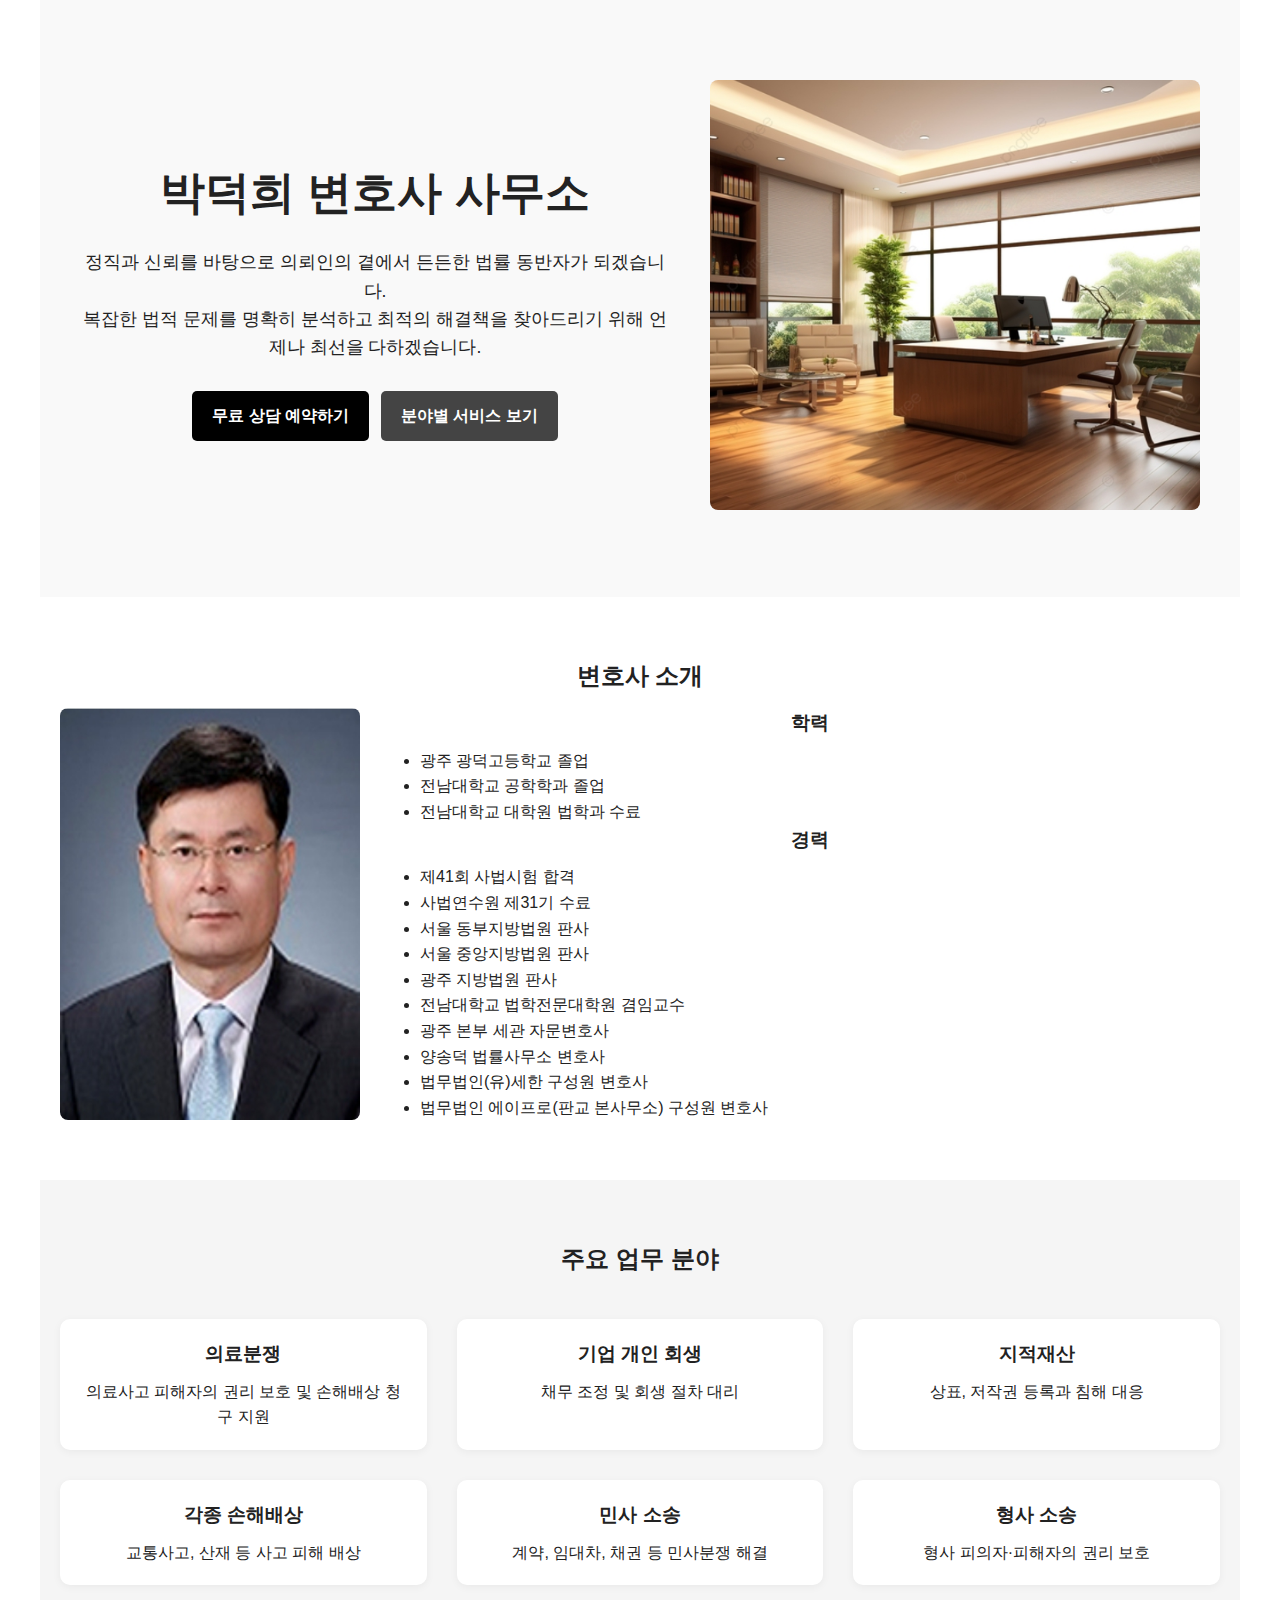
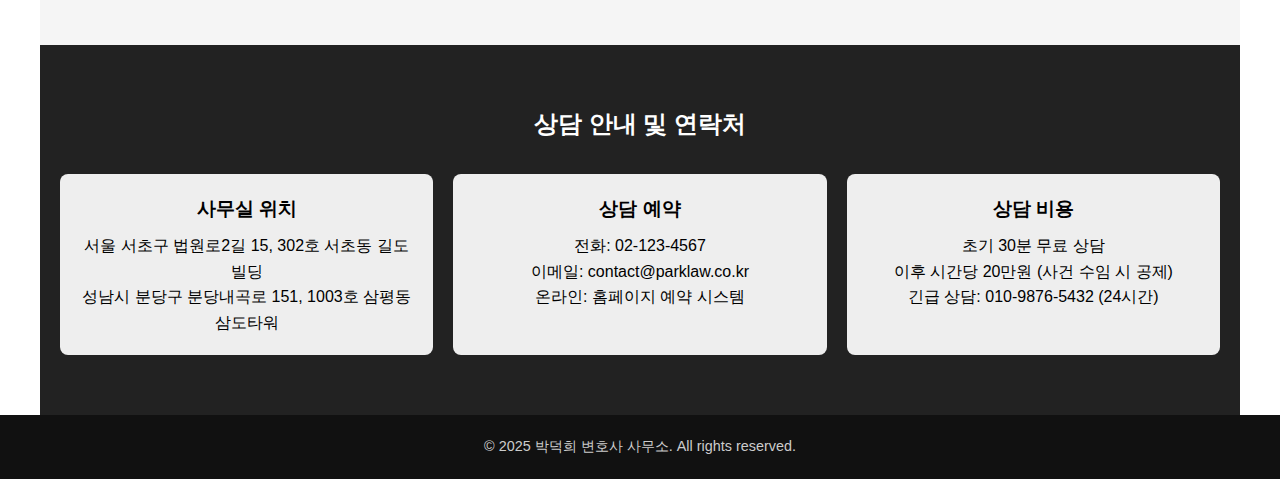
==== index.html @ 8f915de3 "다시 처음부터" ====
<!DOCTYPE html>
<html lang="ko">
<head>
  <meta charset="UTF-8">
  <meta name="viewport" content="width=device-width, initial-scale=1.0">
  <title>박덕희 변호사 사무소</title>
  <link rel="stylesheet" href="style.css">
</head>
<body>
  <header class="hero">
    <div class="hero-content">
      <h1>박덕희 변호사 사무소</h1>
      <p>정직과 신뢰를 바탕으로 의뢰인의 곁에서 든든한 법률 동반자가 되겠습니다.<br>
        복잡한 법적 문제를 명확히 분석하고 최적의 해결책을 찾아드리기 위해 언제나 최선을 다하겠습니다.
      </p>
      <div class="buttons">
        <a href="reserve.html" class="btn primary">무료 상담 예약하기</a>
        <a href="services.html" class="btn">분야별 서비스 보기</a>
      </div>
    </div>
    <div class="hero-image">
      <img src="img/office.jpg" alt="사무실 전경">
    </div>
  </header>

  <section class="intro">
    <h2>변호사 소개</h2>
    <div class="intro-content">
      <img src="img/박덕희.png" alt="박덕희 변호사 사진">
      <div class="bio">
        <h3>학력</h3>
        <ul>
          <li>광주 광덕고등학교 졸업</li>
          <li>전남대학교 공학학과 졸업</li>
          <li>전남대학교 대학원 법학과 수료</li>
        </ul>
        <h3>경력</h3>
        <ul>
          <li>제41회 사법시험 합격</li>
          <li>사법연수원 제31기 수료</li>
          <li>서울 동부지방법원 판사</li>
          <li>서울 중앙지방법원 판사</li>
          <li>광주 지방법원 판사</li>
          <li>전남대학교 법학전문대학원 겸임교수</li>
          <li>광주 본부 세관 자문변호사</li>
          <li>양송덕 법률사무소 변호사</li>
          <li>법무법인(유)세한 구성원 변호사</li>
          <li>법무법인 에이프로(판교 본사무소) 구성원 변호사</li>
        </ul>
      </div>
    </div>
  </section>

  <section class="services">
    <h2>주요 업무 분야</h2>
    <div class="service-list">
      <div class="service">
        <h3>의료분쟁</h3>
        <p>의료사고 피해자의 권리 보호 및 손해배상 청구 지원</p>
      </div>
      <div class="service">
        <h3>기업 개인 회생</h3>
        <p>채무 조정 및 회생 절차 대리</p>
      </div>
      <div class="service">
        <h3>지적재산</h3>
        <p>상표, 저작권 등록과 침해 대응</p>
      </div>
      <div class="service">
        <h3>각종 손해배상</h3>
        <p>교통사고, 산재 등 사고 피해 배상</p>
      </div>
      <div class="service">
        <h3>민사 소송</h3>
        <p>계약, 임대차, 채권 등 민사분쟁 해결</p>
      </div>
      <div class="service">
        <h3>형사 소송</h3>
        <p>형사 피의자·피해자의 권리 보호</p>
      </div>
    </div>
  </section>

  <section class="contact">
    <h2>상담 안내 및 연락처</h2>
    <div class="contact-boxes">
      <div class="contact-box">
        <h3>사무실 위치</h3>
        <p>서울 서초구 법원로2길 15, 302호 서초동 길도빌딩<br>성남시 분당구 분당내곡로 151, 1003호 삼평동 삼도타워</p>
      </div>
      <div class="contact-box">
        <h3>상담 예약</h3>
        <p>전화: 02-123-4567<br>이메일: contact@parklaw.co.kr<br>온라인: 홈페이지 예약 시스템</p>
      </div>
      <div class="contact-box">
        <h3>상담 비용</h3>
        <p>초기 30분 무료 상담<br>이후 시간당 20만원 (사건 수임 시 공제)<br>긴급 상담: 010-9876-5432 (24시간)</p>
      </div>
    </div>
  </section>

  <footer>
    <p>&copy; 2025 박덕희 변호사 사무소. All rights reserved.</p>
  </footer>
</body>
</html>
---- style.css ----
* {
  margin: 0;
  padding: 0;
  box-sizing: border-box;
}

body {
  font-family: 'Noto Sans KR', sans-serif;
  line-height: 1.6;
  color: #222;
  background-color: #fff;
}

h1, h2, h3 {
  font-weight: 700;
  margin-bottom: 0.5em;
  text-align: center;
}

a {
  text-decoration: none;
  color: inherit;
}

section {
  padding: 60px 20px;
  max-width: 1200px;
  margin: 0 auto;
}

img {
  max-width: 100%;
  height: auto;
  border-radius: 8px;
}

.hero {
  display: flex;
  flex-wrap: wrap;
  align-items: center;
  justify-content: center;
  background-color: #f9f9f9;
  padding: 60px 20px;
  max-width: 1200px;
  margin: 0 auto;
  text-align: center;
}

.hero-content {
  flex: 1 1 500px;
  padding: 20px;
}

.hero-content h1 {
  font-size: 2.8rem;
  margin-bottom: 20px;
}

.hero-content p {
  font-size: 1.1rem;
  margin-bottom: 30px;
}

.hero-image {
  flex: 1 1 400px;
  text-align: center;
  padding: 20px;
}

.buttons {
  display: flex;
  flex-wrap: wrap;
  gap: 12px;
  justify-content: center;
}

.btn {
  display: inline-block;
  padding: 12px 20px;
  font-weight: bold;
  border-radius: 5px;
  border: none;
  background-color: #444;
  color: #fff;
  transition: background-color 0.3s ease;
}

.btn.primary {
  background-color: #000;
}

.btn:hover {
  background-color: #777;
}

.intro-content {
  display: flex;
  flex-wrap: wrap;
  gap: 40px;
  align-items: flex-start;
  justify-content: center;
  text-align: left;
}

.intro-content img {
  flex: 1 1 300px;
  max-width: 300px;
}

.bio {
  flex: 2 1 500px;
}

.bio ul {
  margin-top: 10px;
  padding-left: 20px;
  list-style-type: disc;
}

.services {
  background-color: #f5f5f5;
  text-align: center;
}

.service-list {
  display: flex;
  flex-wrap: wrap;
  justify-content: center;
  gap: 30px;
  margin-top: 40px;
}

.service {
  flex: 1 1 300px;
  background-color: #fff;
  padding: 20px;
  border-radius: 10px;
  box-shadow: 0 2px 8px rgba(0, 0, 0, 0.05);
}

.service h3 {
  margin-bottom: 10px;
}

.contact {
  background-color: #222;
  color: #fff;
  text-align: center;
}

.contact-boxes {
  display: flex;
  flex-wrap: wrap;
  gap: 20px;
  justify-content: center;
  margin-top: 30px;
}

.contact-box {
  flex: 1 1 300px;
  background-color: #eee;
  color: #000;
  padding: 20px;
  border-radius: 8px;
}

footer {
  text-align: center;
  padding: 20px;
  background-color: #111;
  color: #ccc;
  font-size: 0.9rem;
}

/* 반응형 */
@media (max-width: 768px) {
  .hero {
    flex-direction: column;
  }

  .hero-content,
  .hero-image {
    padding: 0;
  }

  .intro-content {
    flex-direction: column;
    align-items: center;
    text-align: center;
  }

  .bio {
    text-align: left;
  }

  .buttons {
    flex-direction: column;
    gap: 10px;
    align-items: center;
  }

  .btn {
    width: 90%;
    max-width: 300px;
  }
}
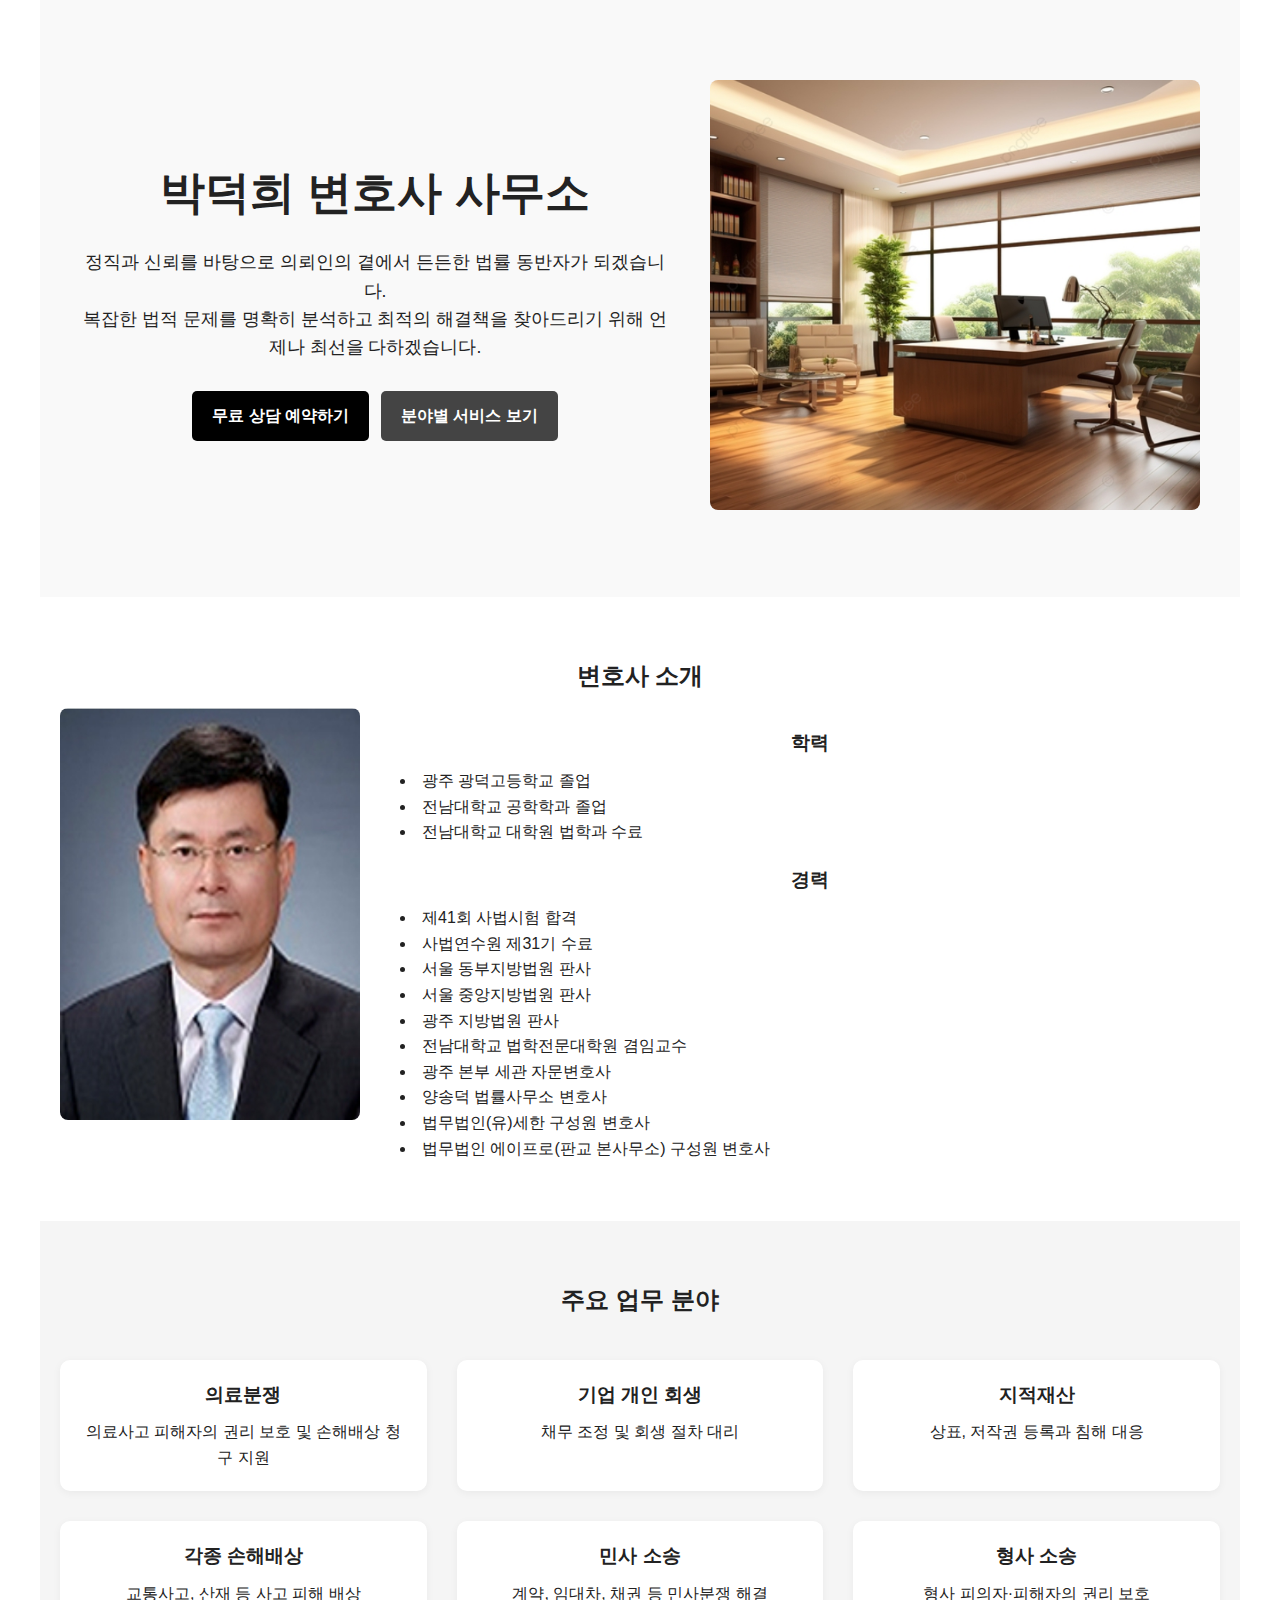
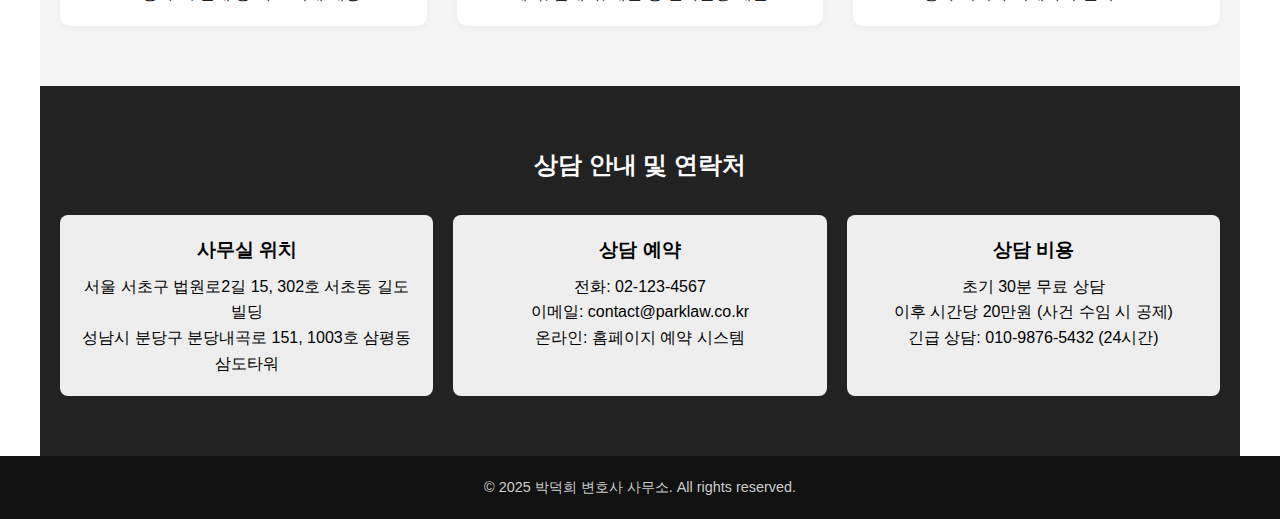
==== commit 546d7deb: "글자정렬등 오전것 전부 업데이트" ====
--- a/index.html
+++ b/index.html
@@ -1,10 +1,29 @@
 <!DOCTYPE html>
 <html lang="ko">
 <head>
-  <meta charset="UTF-8">
-  <meta name="viewport" content="width=device-width, initial-scale=1.0">
+  <meta charset="UTF-8" />
+  <meta name="viewport" content="width=device-width, initial-scale=1.0"/>
   <title>박덕희 변호사 사무소</title>
-  <link rel="stylesheet" href="style.css">
+
+  <!-- ✅ SEO 메타태그 -->
+  <meta name="description" content="박덕희 변호사 사무소 - 민사, 형사, 의료, 기업회생 전문 법률 서비스">
+  <meta name="keywords" content="변호사, 법률상담, 의료분쟁, 손해배상, 민사소송, 형사소송">
+  <meta name="author" content="박덕희 변호사">
+  <meta name="robots" content="index, follow">
+
+  <!-- ✅ favicon -->
+  <link rel="icon" href="favicon.ico" type="image/x-icon" />
+
+  <!-- ✅ Google Analytics (예시 코드) -->
+  <script async src="https://www.googletagmanager.com/gtag/js?id=G-76C4J8VFQM"></script>
+  <script>
+    window.dataLayer = window.dataLayer || [];
+    function gtag(){dataLayer.push(arguments);}
+    gtag('js', new Date());
+    gtag('config', 'G-76C4J8VFQM');
+  </script>
+
+  <link rel="stylesheet" href="style.css" />
 </head>
 <body>
   <header class="hero">
--- a/style.css
+++ b/style.css
@@ -100,7 +100,7 @@
   gap: 40px;
   align-items: flex-start;
   justify-content: center;
-  text-align: left;
+  text-align: center;
 }
 
 .intro-content img {
@@ -110,12 +110,20 @@
 
 .bio {
   flex: 2 1 500px;
+  text-align: center;
+}
+
+.bio h3 {
+  margin-top: 20px;
+  font-size: 1.2rem;
+  font-weight: bold;
+  text-align: center;
 }
 
 .bio ul {
-  margin-top: 10px;
-  padding-left: 20px;
-  list-style-type: disc;
+  padding-left: 0;
+  list-style-position: inside;
+  text-align: left;
 }
 
 .services {
@@ -191,6 +199,10 @@
   }
 
   .bio {
+    text-align: center;
+  }
+
+  .bio ul {
     text-align: left;
   }
 
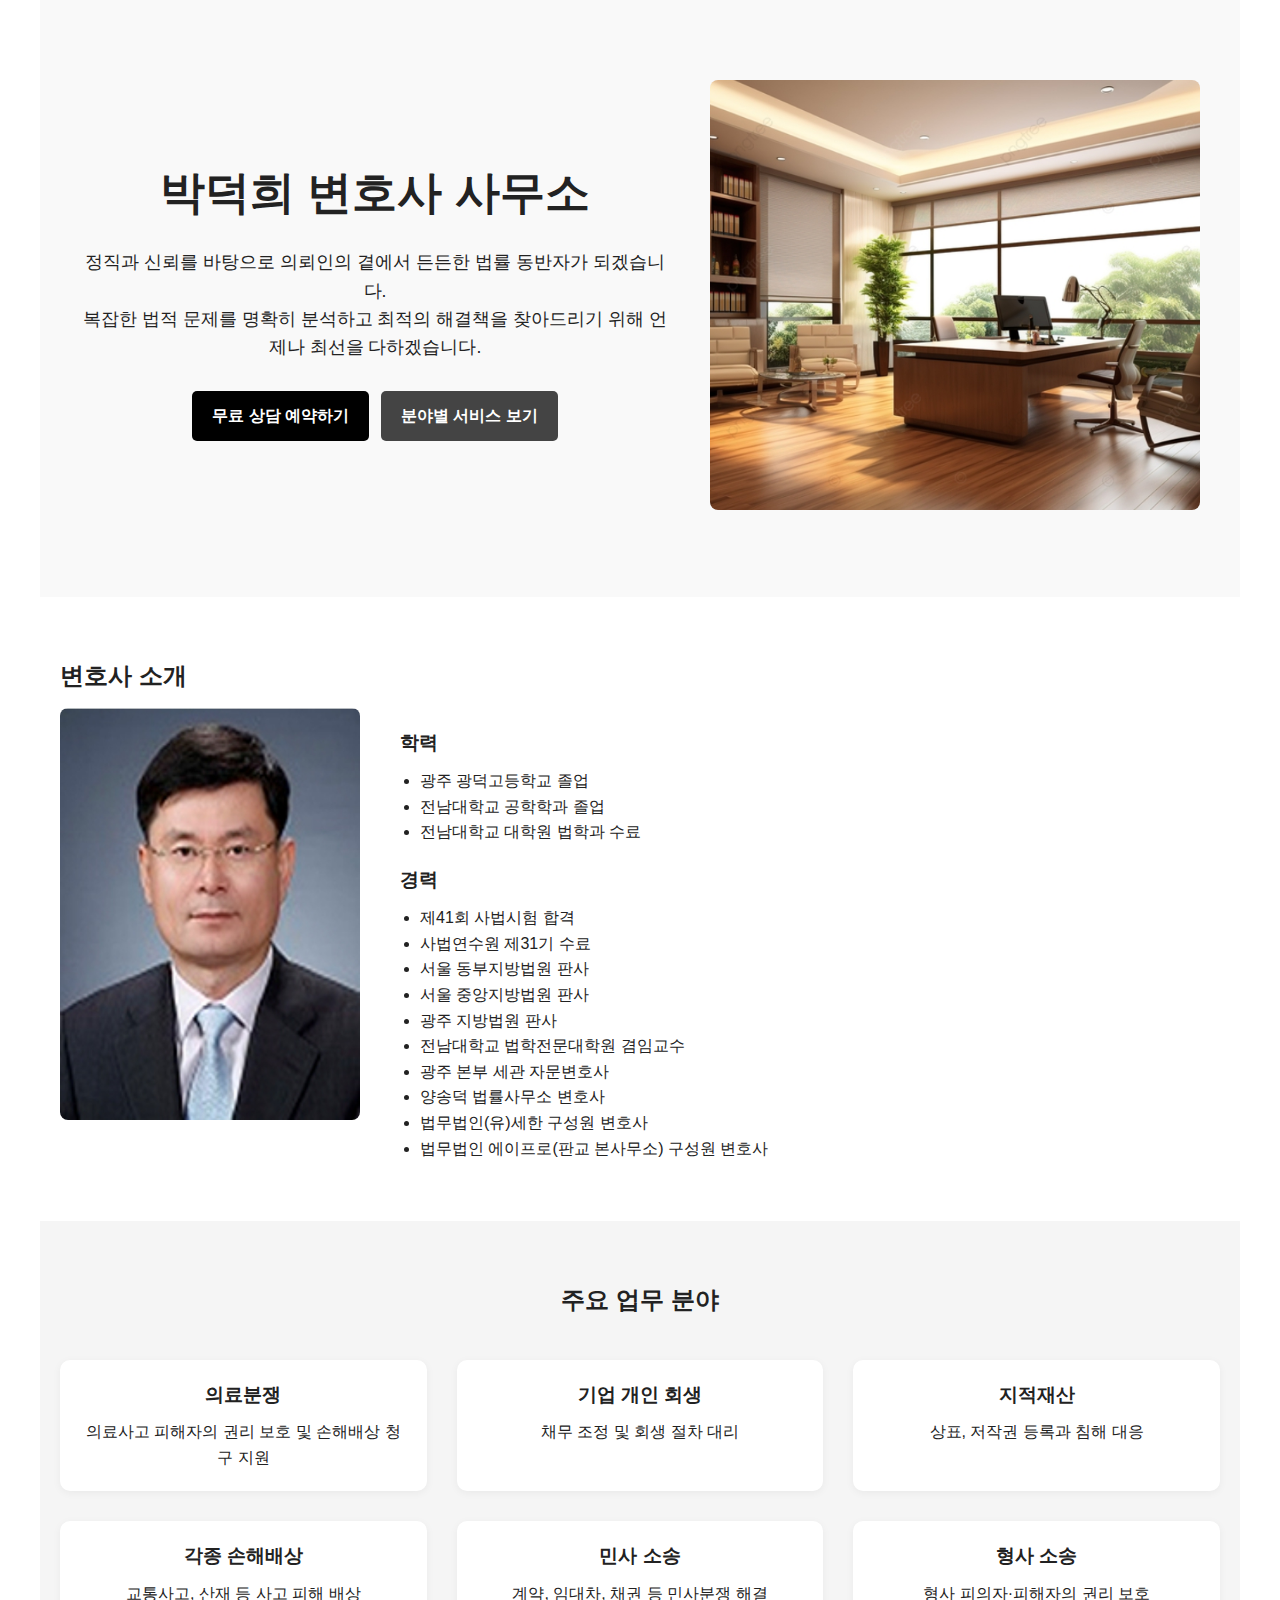
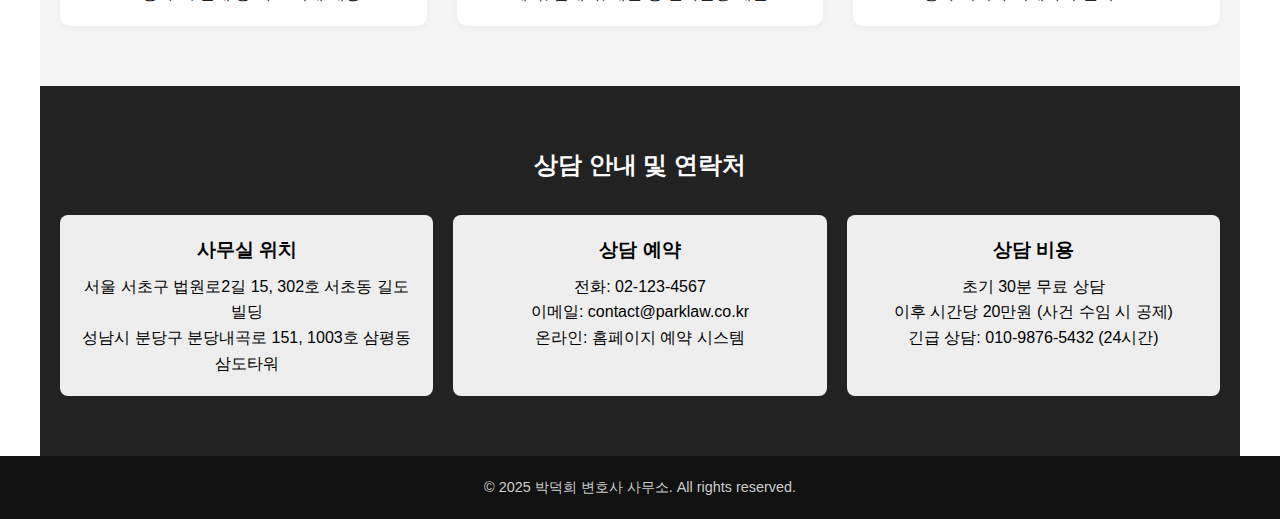
==== commit d338de05: "글자를 사진과 상단 정렬" ====
--- a/index.html
+++ b/index.html
@@ -1,125 +1,118 @@
 <!DOCTYPE html>
+
 <html lang="ko">
 <head>
-  <meta charset="UTF-8" />
-  <meta name="viewport" content="width=device-width, initial-scale=1.0"/>
-  <title>박덕희 변호사 사무소</title>
-
-  <!-- ✅ SEO 메타태그 -->
-  <meta name="description" content="박덕희 변호사 사무소 - 민사, 형사, 의료, 기업회생 전문 법률 서비스">
-  <meta name="keywords" content="변호사, 법률상담, 의료분쟁, 손해배상, 민사소송, 형사소송">
-  <meta name="author" content="박덕희 변호사">
-  <meta name="robots" content="index, follow">
-
-  <!-- ✅ favicon -->
-  <link rel="icon" href="favicon.ico" type="image/x-icon" />
-
-  <!-- ✅ Google Analytics (예시 코드) -->
-  <script async src="https://www.googletagmanager.com/gtag/js?id=G-76C4J8VFQM"></script>
-  <script>
+<meta charset="utf-8"/>
+<meta content="width=device-width, initial-scale=1.0" name="viewport"/>
+<title>박덕희 변호사 사무소</title>
+<!-- ✅ SEO 메타태그 -->
+<meta content="박덕희 변호사 사무소 - 민사, 형사, 의료, 기업회생 전문 법률 서비스" name="description"/>
+<meta content="변호사, 법률상담, 의료분쟁, 손해배상, 민사소송, 형사소송" name="keywords"/>
+<meta content="박덕희 변호사" name="author"/>
+<meta content="index, follow" name="robots"/>
+<!-- ✅ favicon -->
+<link href="favicon.ico" rel="icon" type="image/x-icon"/>
+<!-- ✅ Google Analytics (예시 코드) -->
+<script async="" src="https://www.googletagmanager.com/gtag/js?id=G-76C4J8VFQM"></script>
+<script>
     window.dataLayer = window.dataLayer || [];
     function gtag(){dataLayer.push(arguments);}
     gtag('js', new Date());
     gtag('config', 'G-76C4J8VFQM');
   </script>
-
-  <link rel="stylesheet" href="style.css" />
+<link href="style.css" rel="stylesheet"/>
 </head>
 <body>
-  <header class="hero">
-    <div class="hero-content">
-      <h1>박덕희 변호사 사무소</h1>
-      <p>정직과 신뢰를 바탕으로 의뢰인의 곁에서 든든한 법률 동반자가 되겠습니다.<br>
+<header class="hero">
+<div class="hero-content">
+<h1>박덕희 변호사 사무소</h1>
+<p>정직과 신뢰를 바탕으로 의뢰인의 곁에서 든든한 법률 동반자가 되겠습니다.<br/>
         복잡한 법적 문제를 명확히 분석하고 최적의 해결책을 찾아드리기 위해 언제나 최선을 다하겠습니다.
       </p>
-      <div class="buttons">
-        <a href="reserve.html" class="btn primary">무료 상담 예약하기</a>
-        <a href="services.html" class="btn">분야별 서비스 보기</a>
-      </div>
-    </div>
-    <div class="hero-image">
-      <img src="img/office.jpg" alt="사무실 전경">
-    </div>
-  </header>
-
-  <section class="intro">
-    <h2>변호사 소개</h2>
-    <div class="intro-content">
-      <img src="img/박덕희.png" alt="박덕희 변호사 사진">
-      <div class="bio">
-        <h3>학력</h3>
-        <ul>
-          <li>광주 광덕고등학교 졸업</li>
-          <li>전남대학교 공학학과 졸업</li>
-          <li>전남대학교 대학원 법학과 수료</li>
-        </ul>
-        <h3>경력</h3>
-        <ul>
-          <li>제41회 사법시험 합격</li>
-          <li>사법연수원 제31기 수료</li>
-          <li>서울 동부지방법원 판사</li>
-          <li>서울 중앙지방법원 판사</li>
-          <li>광주 지방법원 판사</li>
-          <li>전남대학교 법학전문대학원 겸임교수</li>
-          <li>광주 본부 세관 자문변호사</li>
-          <li>양송덕 법률사무소 변호사</li>
-          <li>법무법인(유)세한 구성원 변호사</li>
-          <li>법무법인 에이프로(판교 본사무소) 구성원 변호사</li>
-        </ul>
-      </div>
-    </div>
-  </section>
-
-  <section class="services">
-    <h2>주요 업무 분야</h2>
-    <div class="service-list">
-      <div class="service">
-        <h3>의료분쟁</h3>
-        <p>의료사고 피해자의 권리 보호 및 손해배상 청구 지원</p>
-      </div>
-      <div class="service">
-        <h3>기업 개인 회생</h3>
-        <p>채무 조정 및 회생 절차 대리</p>
-      </div>
-      <div class="service">
-        <h3>지적재산</h3>
-        <p>상표, 저작권 등록과 침해 대응</p>
-      </div>
-      <div class="service">
-        <h3>각종 손해배상</h3>
-        <p>교통사고, 산재 등 사고 피해 배상</p>
-      </div>
-      <div class="service">
-        <h3>민사 소송</h3>
-        <p>계약, 임대차, 채권 등 민사분쟁 해결</p>
-      </div>
-      <div class="service">
-        <h3>형사 소송</h3>
-        <p>형사 피의자·피해자의 권리 보호</p>
-      </div>
-    </div>
-  </section>
-
-  <section class="contact">
-    <h2>상담 안내 및 연락처</h2>
-    <div class="contact-boxes">
-      <div class="contact-box">
-        <h3>사무실 위치</h3>
-        <p>서울 서초구 법원로2길 15, 302호 서초동 길도빌딩<br>성남시 분당구 분당내곡로 151, 1003호 삼평동 삼도타워</p>
-      </div>
-      <div class="contact-box">
-        <h3>상담 예약</h3>
-        <p>전화: 02-123-4567<br>이메일: contact@parklaw.co.kr<br>온라인: 홈페이지 예약 시스템</p>
-      </div>
-      <div class="contact-box">
-        <h3>상담 비용</h3>
-        <p>초기 30분 무료 상담<br>이후 시간당 20만원 (사건 수임 시 공제)<br>긴급 상담: 010-9876-5432 (24시간)</p>
-      </div>
-    </div>
-  </section>
-
-  <footer>
-    <p>&copy; 2025 박덕희 변호사 사무소. All rights reserved.</p>
-  </footer>
+<div class="buttons">
+<a class="btn primary" href="reserve.html">무료 상담 예약하기</a>
+<a class="btn" href="services.html">분야별 서비스 보기</a>
+</div>
+</div>
+<div class="hero-image">
+<img alt="사무실 전경" src="img/office.jpg"/>
+</div>
+</header>
+<section class="intro">
+<h2>변호사 소개</h2>
+<div class="intro-content" style="display: flex; align-items: flex-start; gap: 40px;">
+<img alt="박덕희 변호사 사진" src="img/박덕희.png"/>
+<div class="bio" style="margin: 0; padding: 0;">
+<h3>학력</h3>
+<ul>
+<li>광주 광덕고등학교 졸업</li>
+<li>전남대학교 공학학과 졸업</li>
+<li>전남대학교 대학원 법학과 수료</li>
+</ul>
+<h3>경력</h3>
+<ul>
+<li>제41회 사법시험 합격</li>
+<li>사법연수원 제31기 수료</li>
+<li>서울 동부지방법원 판사</li>
+<li>서울 중앙지방법원 판사</li>
+<li>광주 지방법원 판사</li>
+<li>전남대학교 법학전문대학원 겸임교수</li>
+<li>광주 본부 세관 자문변호사</li>
+<li>양송덕 법률사무소 변호사</li>
+<li>법무법인(유)세한 구성원 변호사</li>
+<li>법무법인 에이프로(판교 본사무소) 구성원 변호사</li>
+</ul>
+</div>
+</div>
+</section>
+<section class="services">
+<h2>주요 업무 분야</h2>
+<div class="service-list">
+<div class="service">
+<h3>의료분쟁</h3>
+<p>의료사고 피해자의 권리 보호 및 손해배상 청구 지원</p>
+</div>
+<div class="service">
+<h3>기업 개인 회생</h3>
+<p>채무 조정 및 회생 절차 대리</p>
+</div>
+<div class="service">
+<h3>지적재산</h3>
+<p>상표, 저작권 등록과 침해 대응</p>
+</div>
+<div class="service">
+<h3>각종 손해배상</h3>
+<p>교통사고, 산재 등 사고 피해 배상</p>
+</div>
+<div class="service">
+<h3>민사 소송</h3>
+<p>계약, 임대차, 채권 등 민사분쟁 해결</p>
+</div>
+<div class="service">
+<h3>형사 소송</h3>
+<p>형사 피의자·피해자의 권리 보호</p>
+</div>
+</div>
+</section>
+<section class="contact">
+<h2>상담 안내 및 연락처</h2>
+<div class="contact-boxes">
+<div class="contact-box">
+<h3>사무실 위치</h3>
+<p>서울 서초구 법원로2길 15, 302호 서초동 길도빌딩<br/>성남시 분당구 분당내곡로 151, 1003호 삼평동 삼도타워</p>
+</div>
+<div class="contact-box">
+<h3>상담 예약</h3>
+<p>전화: 02-123-4567<br/>이메일: contact@parklaw.co.kr<br/>온라인: 홈페이지 예약 시스템</p>
+</div>
+<div class="contact-box">
+<h3>상담 비용</h3>
+<p>초기 30분 무료 상담<br/>이후 시간당 20만원 (사건 수임 시 공제)<br/>긴급 상담: 010-9876-5432 (24시간)</p>
+</div>
+</div>
+</section>
+<footer>
+<p>© 2025 박덕희 변호사 사무소. All rights reserved.</p>
+</footer>
 </body>
 </html>
--- a/style.css
+++ b/style.css
@@ -15,7 +15,6 @@
 h1, h2, h3 {
   font-weight: 700;
   margin-bottom: 0.5em;
-  text-align: center;
 }
 
 a {
@@ -100,7 +99,7 @@
   gap: 40px;
   align-items: flex-start;
   justify-content: center;
-  text-align: center;
+  text-align: left;
 }
 
 .intro-content img {
@@ -110,19 +109,21 @@
 
 .bio {
   flex: 2 1 500px;
-  text-align: center;
+  display: flex;
+  flex-direction: column;
+  align-items: flex-start;
 }
 
 .bio h3 {
   margin-top: 20px;
   font-size: 1.2rem;
   font-weight: bold;
-  text-align: center;
+  text-align: left;
 }
 
 .bio ul {
-  padding-left: 0;
-  list-style-position: inside;
+  padding-left: 20px;
+  list-style-position: outside;
   text-align: left;
 }
 
@@ -195,11 +196,11 @@
   .intro-content {
     flex-direction: column;
     align-items: center;
-    text-align: center;
+    text-align: left;
   }
 
   .bio {
-    text-align: center;
+    align-items: flex-start;
   }
 
   .bio ul {
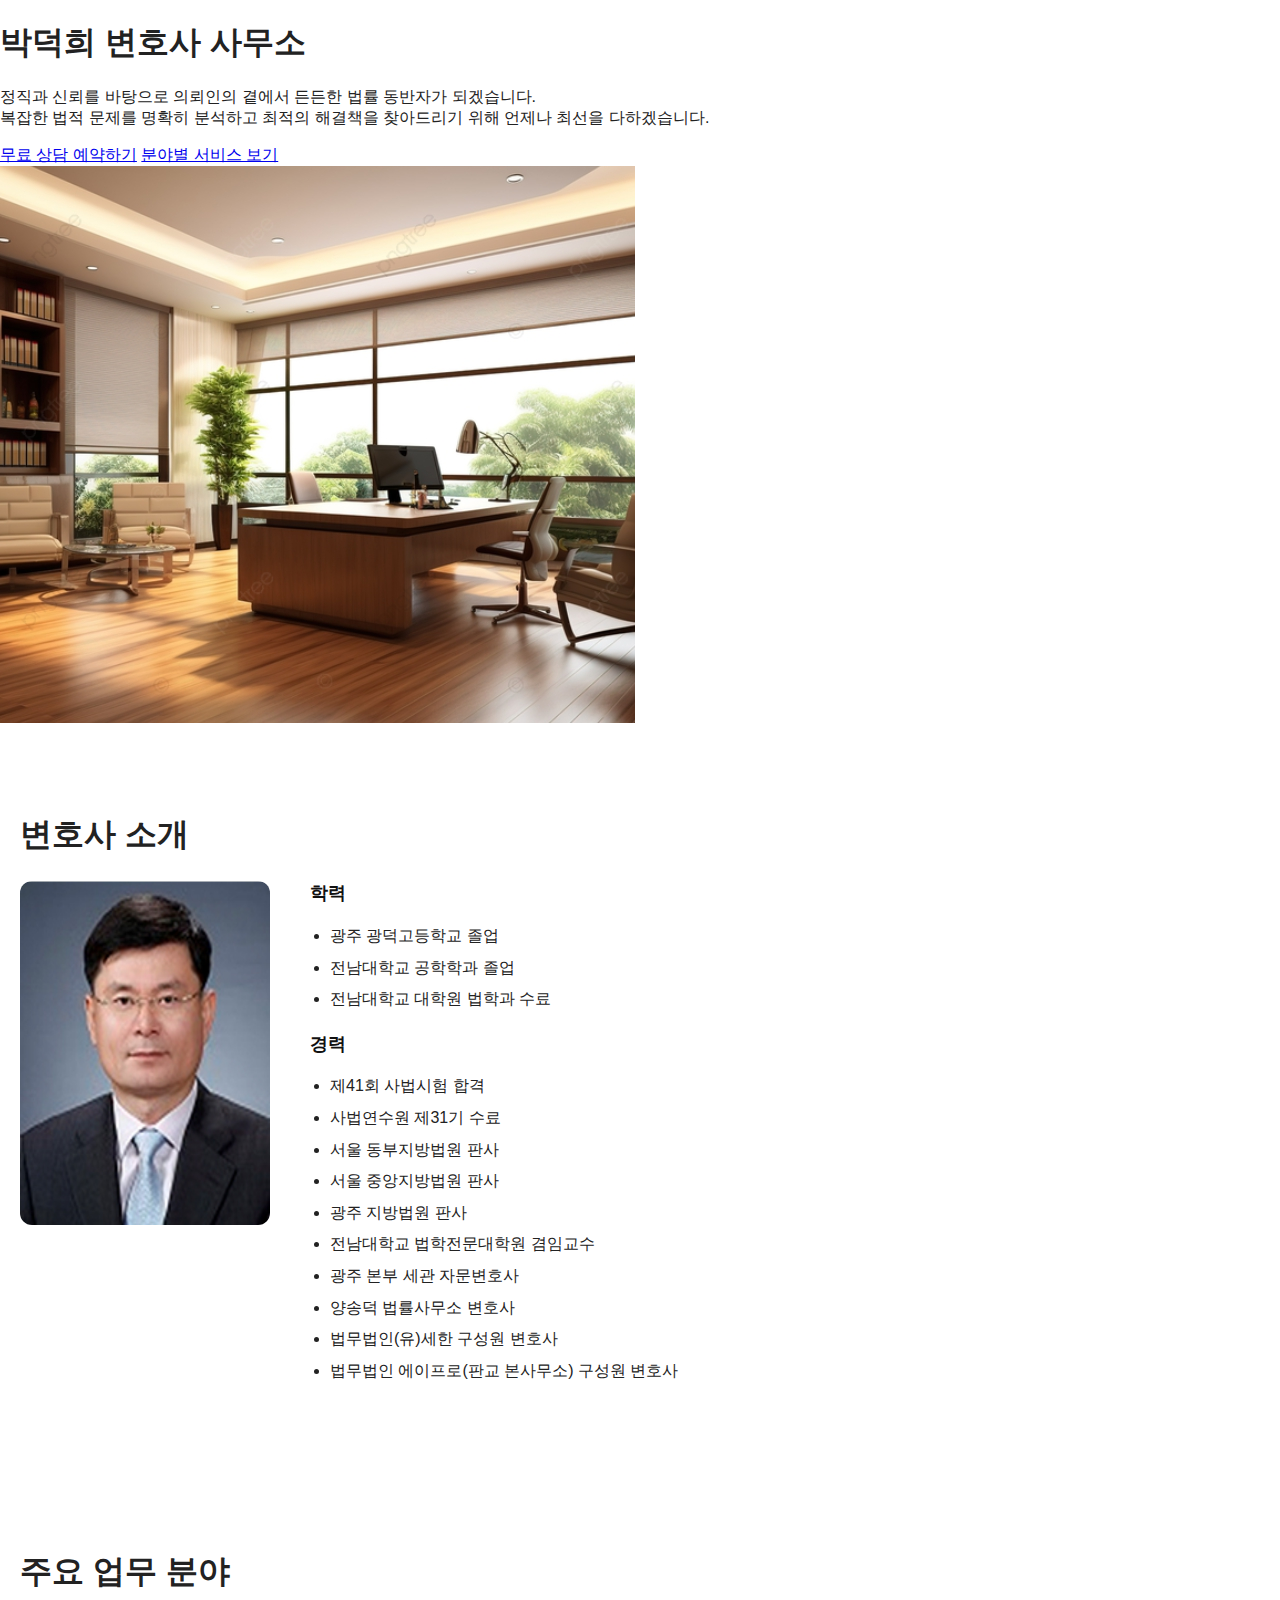
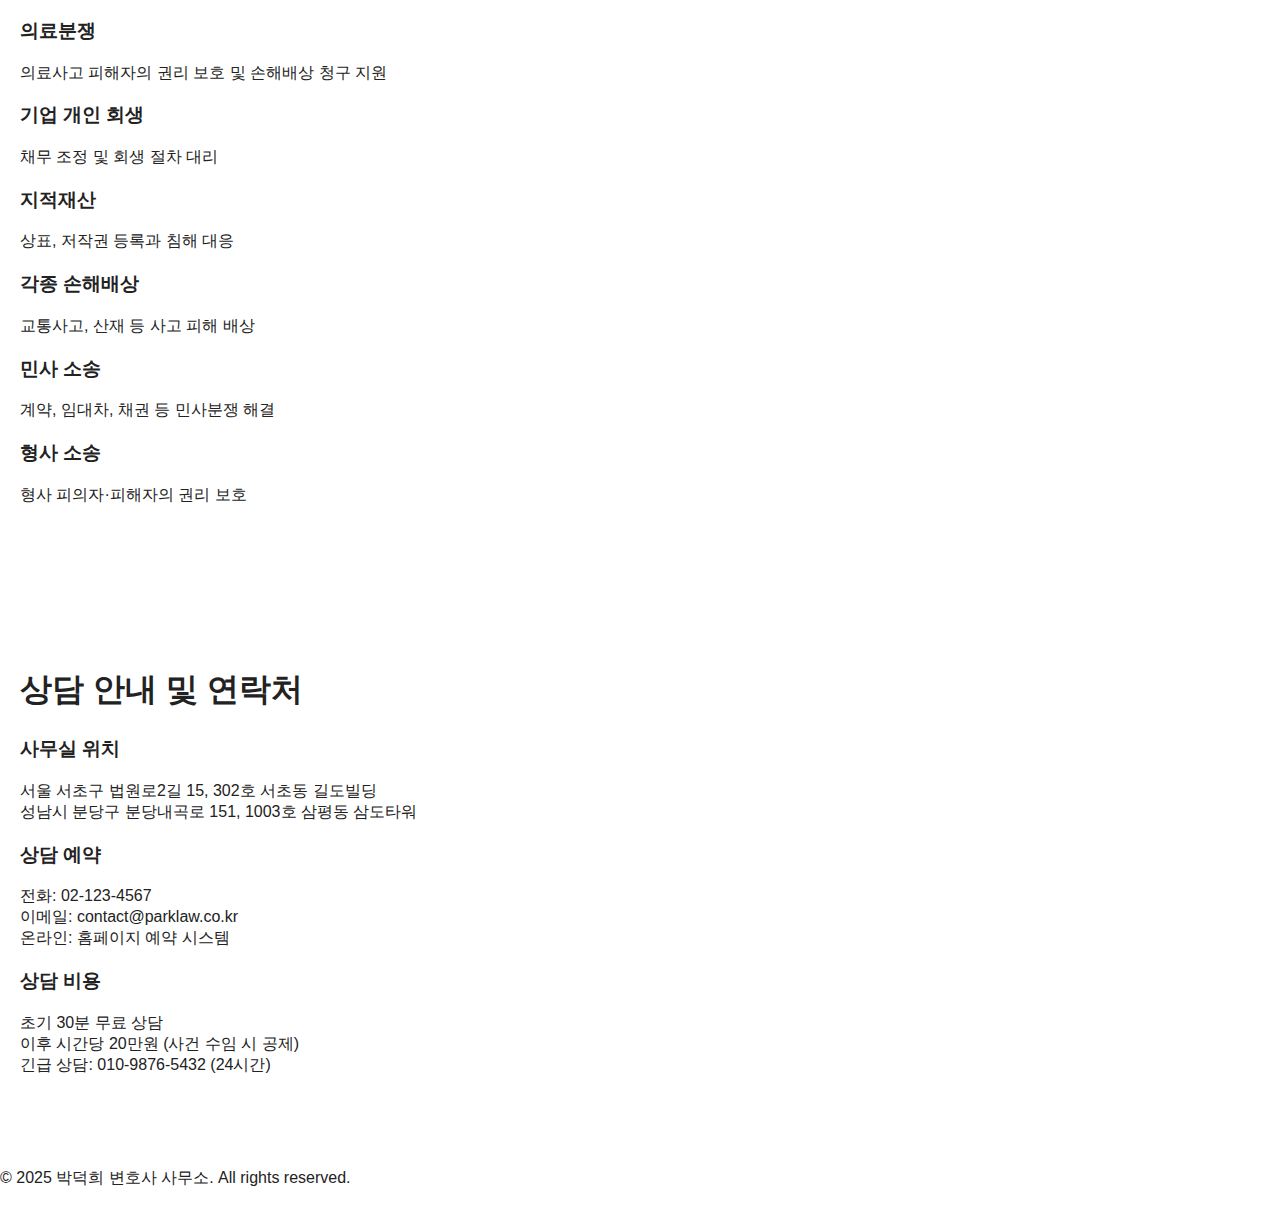
==== commit b6ce1bb7: "사진끝에 정렬 다시" ====
--- a/index.html
+++ b/index.html
@@ -40,9 +40,9 @@
 </header>
 <section class="intro">
 <h2>변호사 소개</h2>
-<div class="intro-content" style="display: flex; align-items: flex-start; gap: 40px;">
+<div class="intro-content" style="display: flex !important; align-items: flex-start; gap: 40px;">
 <img alt="박덕희 변호사 사진" src="img/박덕희.png"/>
-<div class="bio" style="margin: 0; padding: 0;">
+<div class="bio" style="margin: 0 !important; padding: 0 !important;">
 <h3>학력</h3>
 <ul>
 <li>광주 광덕고등학교 졸업</li>
--- a/style.css
+++ b/style.css
@@ -1,220 +1,69 @@
 
-* {
+/* 전체 폰트 및 기본 설정 */
+body {
+  font-family: 'Noto Sans KR', sans-serif;
   margin: 0;
   padding: 0;
-  box-sizing: border-box;
+  background-color: #fff;
+  color: #222;
 }
 
-body {
-  font-family: 'Noto Sans KR', sans-serif;
-  line-height: 1.6;
-  color: #222;
-  background-color: #fff;
+/* 섹션 기본 여백 */
+section {
+  padding: 60px 20px;
 }
 
-h1, h2, h3 {
-  font-weight: 700;
-  margin-bottom: 0.5em;
+/* 제목 스타일 */
+h2 {
+  font-size: 2rem;
+  margin-bottom: 24px;
 }
 
-a {
-  text-decoration: none;
-  color: inherit;
+/* 변호사 소개 섹션: 이미지와 텍스트 정렬 */
+.intro-content {
+  display: flex;
+  align-items: flex-start;
+  gap: 40px;
 }
 
-section {
-  padding: 60px 20px;
-  max-width: 1200px;
-  margin: 0 auto;
+/* 변호사 사진 */
+.intro-content img {
+  max-width: 250px;
+  height: auto;
+  border-radius: 12px;
 }
 
-img {
-  max-width: 100%;
-  height: auto;
-  border-radius: 8px;
-}
-
-.hero {
-  display: flex;
-  flex-wrap: wrap;
-  align-items: center;
-  justify-content: center;
-  background-color: #f9f9f9;
-  padding: 60px 20px;
-  max-width: 1200px;
-  margin: 0 auto;
-  text-align: center;
-}
-
-.hero-content {
-  flex: 1 1 500px;
-  padding: 20px;
-}
-
-.hero-content h1 {
-  font-size: 2.8rem;
-  margin-bottom: 20px;
-}
-
-.hero-content p {
-  font-size: 1.1rem;
-  margin-bottom: 30px;
-}
-
-.hero-image {
-  flex: 1 1 400px;
-  text-align: center;
-  padding: 20px;
-}
-
-.buttons {
-  display: flex;
-  flex-wrap: wrap;
-  gap: 12px;
-  justify-content: center;
-}
-
-.btn {
-  display: inline-block;
-  padding: 12px 20px;
-  font-weight: bold;
-  border-radius: 5px;
-  border: none;
-  background-color: #444;
-  color: #fff;
-  transition: background-color 0.3s ease;
-}
-
-.btn.primary {
-  background-color: #000;
-}
-
-.btn:hover {
-  background-color: #777;
-}
-
-.intro-content {
-  display: flex;
-  flex-wrap: wrap;
-  gap: 40px;
-  align-items: flex-start;
-  justify-content: center;
-  text-align: left;
-}
-
-.intro-content img {
-  flex: 1 1 300px;
-  max-width: 300px;
-}
-
+/* 학력/경력 텍스트 박스 */
 .bio {
-  flex: 2 1 500px;
-  display: flex;
-  flex-direction: column;
-  align-items: flex-start;
+  margin: 0;
+  padding: 0;
 }
 
 .bio h3 {
-  margin-top: 20px;
-  font-size: 1.2rem;
-  font-weight: bold;
-  text-align: left;
+  margin-top: 0;
+  font-size: 1.1rem;
+  color: #111;
 }
 
 .bio ul {
   padding-left: 20px;
-  list-style-position: outside;
-  text-align: left;
+  margin: 10px 0 20px;
 }
 
-.services {
-  background-color: #f5f5f5;
-  text-align: center;
+.bio ul li {
+  margin-bottom: 6px;
+  line-height: 1.6;
 }
 
-.service-list {
-  display: flex;
-  flex-wrap: wrap;
-  justify-content: center;
-  gap: 30px;
-  margin-top: 40px;
-}
-
-.service {
-  flex: 1 1 300px;
-  background-color: #fff;
-  padding: 20px;
-  border-radius: 10px;
-  box-shadow: 0 2px 8px rgba(0, 0, 0, 0.05);
-}
-
-.service h3 {
-  margin-bottom: 10px;
-}
-
-.contact {
-  background-color: #222;
-  color: #fff;
-  text-align: center;
-}
-
-.contact-boxes {
-  display: flex;
-  flex-wrap: wrap;
-  gap: 20px;
-  justify-content: center;
-  margin-top: 30px;
-}
-
-.contact-box {
-  flex: 1 1 300px;
-  background-color: #eee;
-  color: #000;
-  padding: 20px;
-  border-radius: 8px;
-}
-
-footer {
-  text-align: center;
-  padding: 20px;
-  background-color: #111;
-  color: #ccc;
-  font-size: 0.9rem;
-}
-
-/* 반응형 */
+/* 반응형 대응 */
 @media (max-width: 768px) {
-  .hero {
-    flex-direction: column;
-  }
-
-  .hero-content,
-  .hero-image {
-    padding: 0;
-  }
-
   .intro-content {
     flex-direction: column;
     align-items: center;
-    text-align: left;
+    text-align: center;
   }
 
   .bio {
-    align-items: flex-start;
-  }
-
-  .bio ul {
-    text-align: left;
-  }
-
-  .buttons {
-    flex-direction: column;
-    gap: 10px;
-    align-items: center;
-  }
-
-  .btn {
-    width: 90%;
-    max-width: 300px;
+    margin-top: 20px;
   }
 }
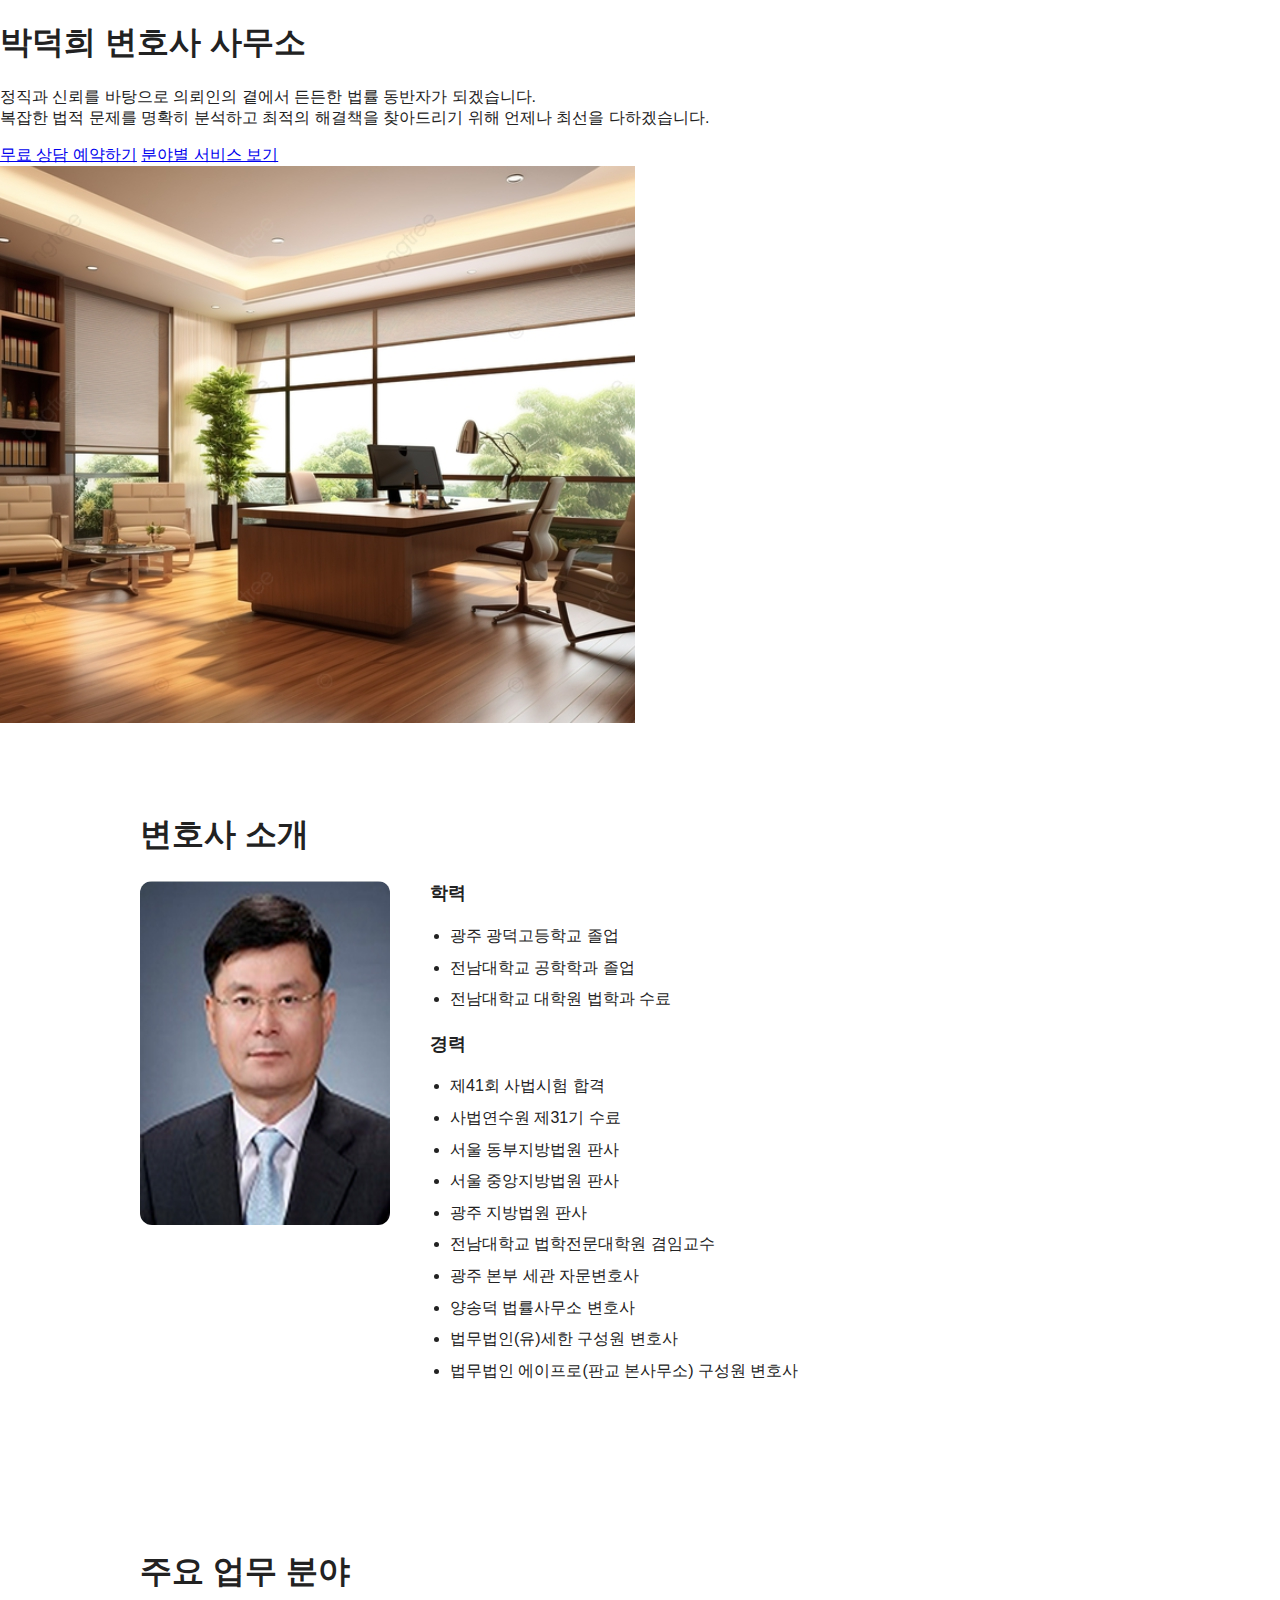
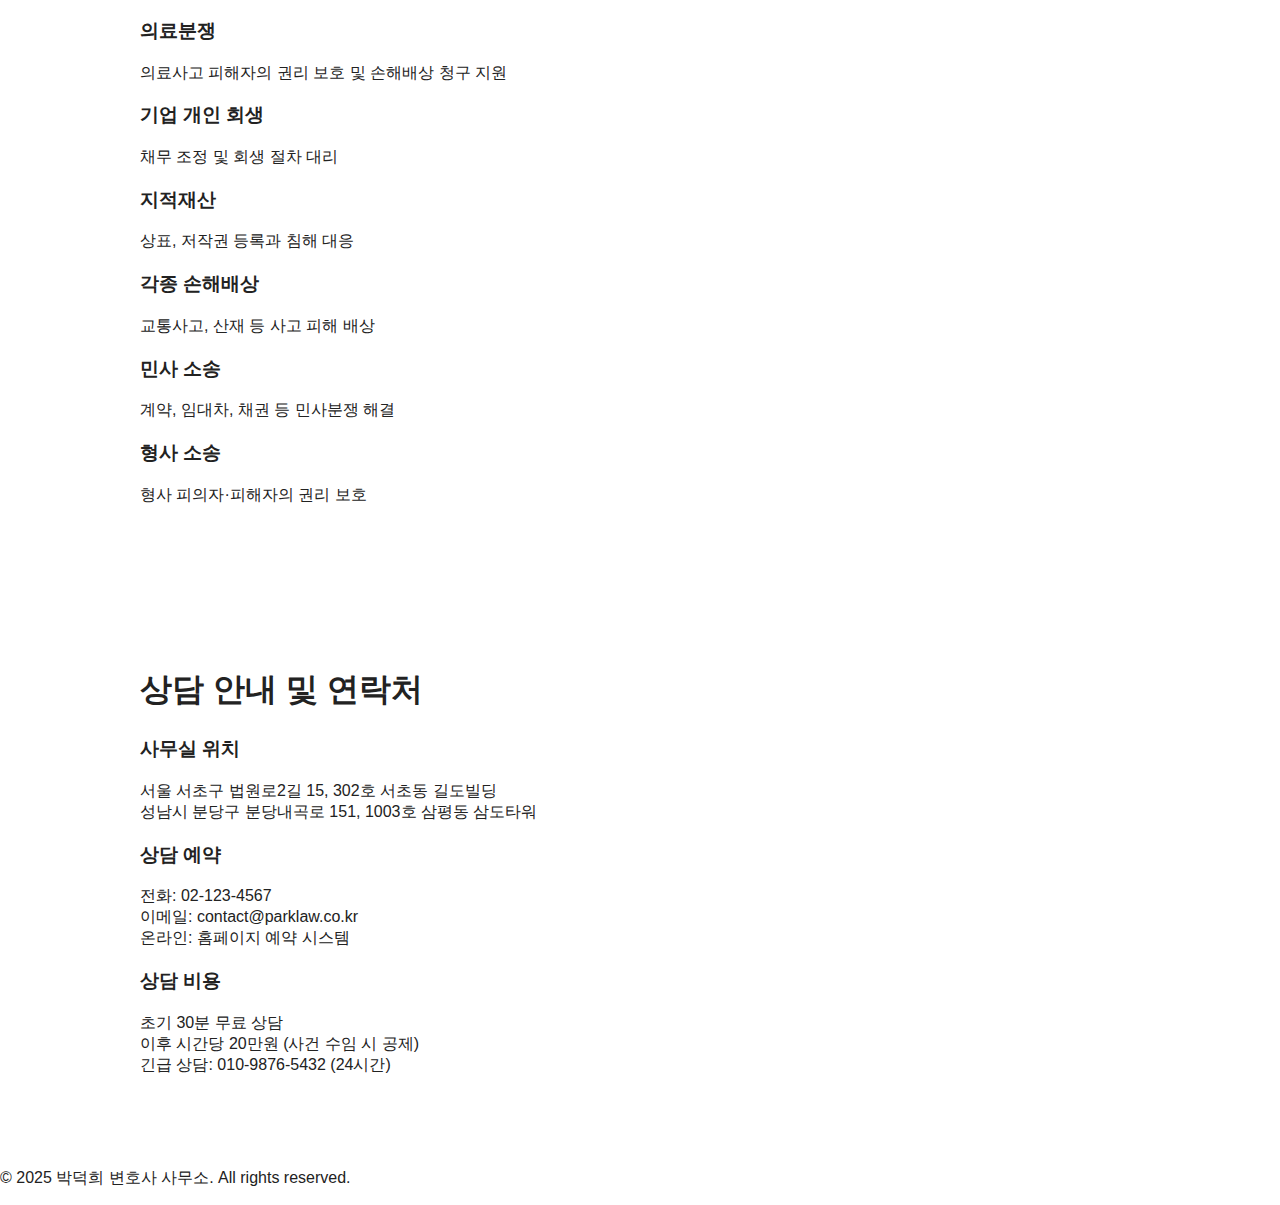
==== commit e4094f8e: "문자정렬시 프레임깨짐 개선" ====
--- a/index.html
+++ b/index.html
@@ -40,9 +40,9 @@
 </header>
 <section class="intro">
 <h2>변호사 소개</h2>
-<div class="intro-content" style="display: flex !important; align-items: flex-start; gap: 40px;">
+<div class="intro-content">
 <img alt="박덕희 변호사 사진" src="img/박덕희.png"/>
-<div class="bio" style="margin: 0 !important; padding: 0 !important;">
+<div class="bio">
 <h3>학력</h3>
 <ul>
 <li>광주 광덕고등학교 졸업</li>
--- a/style.css
+++ b/style.css
@@ -1,48 +1,43 @@
 
-/* 전체 폰트 및 기본 설정 */
 body {
   font-family: 'Noto Sans KR', sans-serif;
   margin: 0;
   padding: 0;
+  color: #222;
   background-color: #fff;
-  color: #222;
 }
 
-/* 섹션 기본 여백 */
 section {
   padding: 60px 20px;
+  max-width: 1000px;
+  margin: 0 auto;
 }
 
-/* 제목 스타일 */
 h2 {
   font-size: 2rem;
   margin-bottom: 24px;
 }
 
-/* 변호사 소개 섹션: 이미지와 텍스트 정렬 */
 .intro-content {
   display: flex;
   align-items: flex-start;
   gap: 40px;
 }
 
-/* 변호사 사진 */
 .intro-content img {
   max-width: 250px;
   height: auto;
   border-radius: 12px;
 }
 
-/* 학력/경력 텍스트 박스 */
 .bio {
   margin: 0;
   padding: 0;
 }
 
 .bio h3 {
+  font-size: 1.1rem;
   margin-top: 0;
-  font-size: 1.1rem;
-  color: #111;
 }
 
 .bio ul {
@@ -50,12 +45,11 @@
   margin: 10px 0 20px;
 }
 
-.bio ul li {
+.bio li {
+  line-height: 1.6;
   margin-bottom: 6px;
-  line-height: 1.6;
 }
 
-/* 반응형 대응 */
 @media (max-width: 768px) {
   .intro-content {
     flex-direction: column;
@@ -66,4 +60,8 @@
   .bio {
     margin-top: 20px;
   }
+
+  section {
+    padding: 40px 16px;
+  }
 }
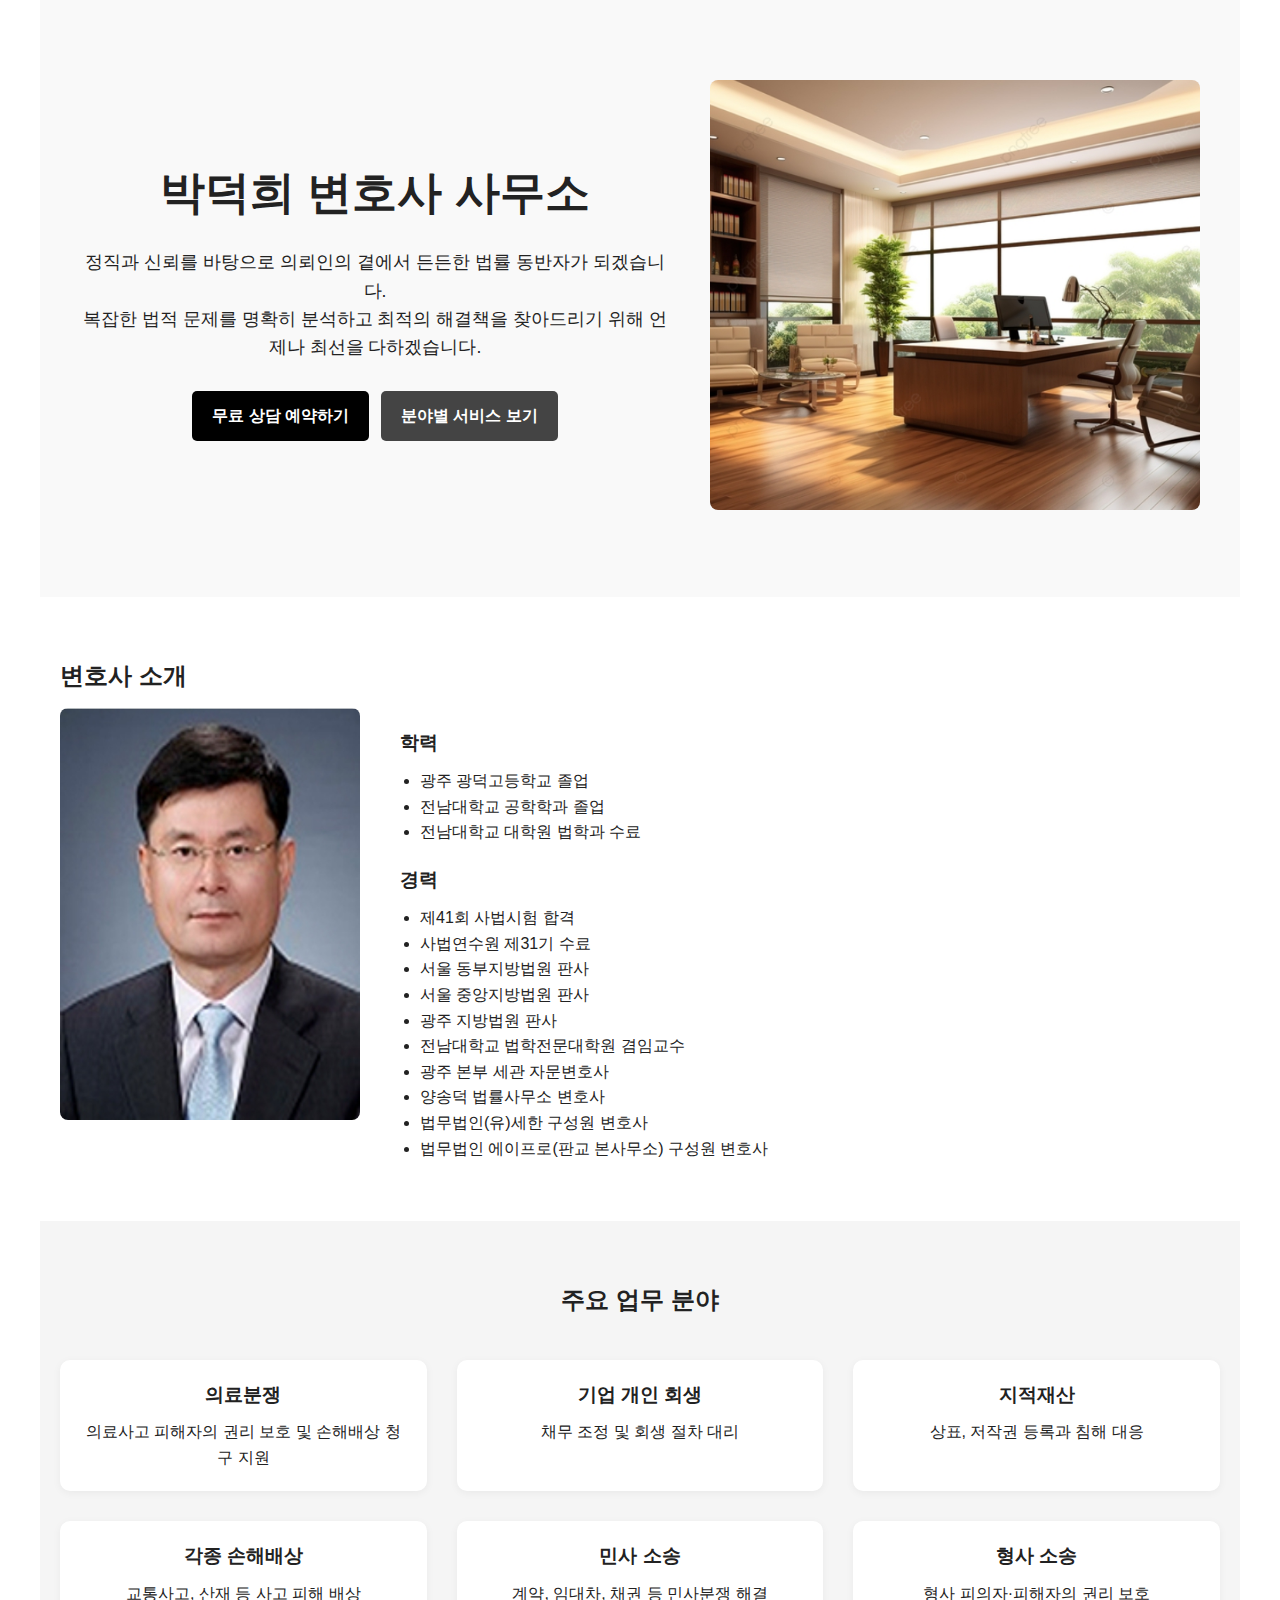
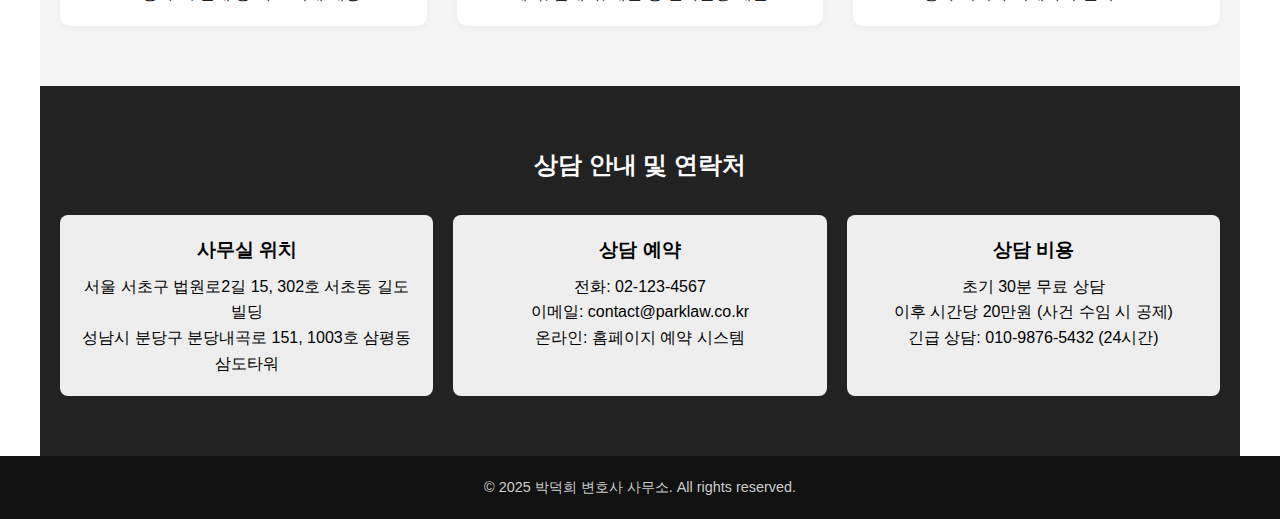
==== commit 7db27295: "어제 상태로 돌림. gpt가 코드생성시 오류 많이 발생시켜서." ====
--- a/index.html
+++ b/index.html
@@ -1,118 +1,125 @@
 <!DOCTYPE html>
-
 <html lang="ko">
 <head>
-<meta charset="utf-8"/>
-<meta content="width=device-width, initial-scale=1.0" name="viewport"/>
-<title>박덕희 변호사 사무소</title>
-<!-- ✅ SEO 메타태그 -->
-<meta content="박덕희 변호사 사무소 - 민사, 형사, 의료, 기업회생 전문 법률 서비스" name="description"/>
-<meta content="변호사, 법률상담, 의료분쟁, 손해배상, 민사소송, 형사소송" name="keywords"/>
-<meta content="박덕희 변호사" name="author"/>
-<meta content="index, follow" name="robots"/>
-<!-- ✅ favicon -->
-<link href="favicon.ico" rel="icon" type="image/x-icon"/>
-<!-- ✅ Google Analytics (예시 코드) -->
-<script async="" src="https://www.googletagmanager.com/gtag/js?id=G-76C4J8VFQM"></script>
-<script>
+  <meta charset="UTF-8" />
+  <meta name="viewport" content="width=device-width, initial-scale=1.0"/>
+  <title>박덕희 변호사 사무소</title>
+
+  <!-- ✅ SEO 메타태그 -->
+  <meta name="description" content="박덕희 변호사 사무소 - 민사, 형사, 의료, 기업회생 전문 법률 서비스">
+  <meta name="keywords" content="변호사, 법률상담, 의료분쟁, 손해배상, 민사소송, 형사소송">
+  <meta name="author" content="박덕희 변호사">
+  <meta name="robots" content="index, follow">
+
+  <!-- ✅ favicon -->
+  <link rel="icon" href="favicon.ico" type="image/x-icon" />
+
+  <!-- ✅ Google Analytics (예시 코드) -->
+  <script async src="https://www.googletagmanager.com/gtag/js?id=G-76C4J8VFQM"></script>
+  <script>
     window.dataLayer = window.dataLayer || [];
     function gtag(){dataLayer.push(arguments);}
     gtag('js', new Date());
     gtag('config', 'G-76C4J8VFQM');
   </script>
-<link href="style.css" rel="stylesheet"/>
+
+  <link rel="stylesheet" href="style.css" />
 </head>
 <body>
-<header class="hero">
-<div class="hero-content">
-<h1>박덕희 변호사 사무소</h1>
-<p>정직과 신뢰를 바탕으로 의뢰인의 곁에서 든든한 법률 동반자가 되겠습니다.<br/>
+  <header class="hero">
+    <div class="hero-content">
+      <h1>박덕희 변호사 사무소</h1>
+      <p>정직과 신뢰를 바탕으로 의뢰인의 곁에서 든든한 법률 동반자가 되겠습니다.<br>
         복잡한 법적 문제를 명확히 분석하고 최적의 해결책을 찾아드리기 위해 언제나 최선을 다하겠습니다.
       </p>
-<div class="buttons">
-<a class="btn primary" href="reserve.html">무료 상담 예약하기</a>
-<a class="btn" href="services.html">분야별 서비스 보기</a>
-</div>
-</div>
-<div class="hero-image">
-<img alt="사무실 전경" src="img/office.jpg"/>
-</div>
-</header>
-<section class="intro">
-<h2>변호사 소개</h2>
-<div class="intro-content">
-<img alt="박덕희 변호사 사진" src="img/박덕희.png"/>
-<div class="bio">
-<h3>학력</h3>
-<ul>
-<li>광주 광덕고등학교 졸업</li>
-<li>전남대학교 공학학과 졸업</li>
-<li>전남대학교 대학원 법학과 수료</li>
-</ul>
-<h3>경력</h3>
-<ul>
-<li>제41회 사법시험 합격</li>
-<li>사법연수원 제31기 수료</li>
-<li>서울 동부지방법원 판사</li>
-<li>서울 중앙지방법원 판사</li>
-<li>광주 지방법원 판사</li>
-<li>전남대학교 법학전문대학원 겸임교수</li>
-<li>광주 본부 세관 자문변호사</li>
-<li>양송덕 법률사무소 변호사</li>
-<li>법무법인(유)세한 구성원 변호사</li>
-<li>법무법인 에이프로(판교 본사무소) 구성원 변호사</li>
-</ul>
-</div>
-</div>
-</section>
-<section class="services">
-<h2>주요 업무 분야</h2>
-<div class="service-list">
-<div class="service">
-<h3>의료분쟁</h3>
-<p>의료사고 피해자의 권리 보호 및 손해배상 청구 지원</p>
-</div>
-<div class="service">
-<h3>기업 개인 회생</h3>
-<p>채무 조정 및 회생 절차 대리</p>
-</div>
-<div class="service">
-<h3>지적재산</h3>
-<p>상표, 저작권 등록과 침해 대응</p>
-</div>
-<div class="service">
-<h3>각종 손해배상</h3>
-<p>교통사고, 산재 등 사고 피해 배상</p>
-</div>
-<div class="service">
-<h3>민사 소송</h3>
-<p>계약, 임대차, 채권 등 민사분쟁 해결</p>
-</div>
-<div class="service">
-<h3>형사 소송</h3>
-<p>형사 피의자·피해자의 권리 보호</p>
-</div>
-</div>
-</section>
-<section class="contact">
-<h2>상담 안내 및 연락처</h2>
-<div class="contact-boxes">
-<div class="contact-box">
-<h3>사무실 위치</h3>
-<p>서울 서초구 법원로2길 15, 302호 서초동 길도빌딩<br/>성남시 분당구 분당내곡로 151, 1003호 삼평동 삼도타워</p>
-</div>
-<div class="contact-box">
-<h3>상담 예약</h3>
-<p>전화: 02-123-4567<br/>이메일: contact@parklaw.co.kr<br/>온라인: 홈페이지 예약 시스템</p>
-</div>
-<div class="contact-box">
-<h3>상담 비용</h3>
-<p>초기 30분 무료 상담<br/>이후 시간당 20만원 (사건 수임 시 공제)<br/>긴급 상담: 010-9876-5432 (24시간)</p>
-</div>
-</div>
-</section>
-<footer>
-<p>© 2025 박덕희 변호사 사무소. All rights reserved.</p>
-</footer>
+      <div class="buttons">
+        <a href="reserve.html" class="btn primary">무료 상담 예약하기</a>
+        <a href="services.html" class="btn">분야별 서비스 보기</a>
+      </div>
+    </div>
+    <div class="hero-image">
+      <img src="img/office.jpg" alt="사무실 전경">
+    </div>
+  </header>
+
+  <section class="intro">
+    <h2>변호사 소개</h2>
+    <div class="intro-content">
+      <img src="img/박덕희.png" alt="박덕희 변호사 사진">
+      <div class="bio">
+        <h3>학력</h3>
+        <ul>
+          <li>광주 광덕고등학교 졸업</li>
+          <li>전남대학교 공학학과 졸업</li>
+          <li>전남대학교 대학원 법학과 수료</li>
+        </ul>
+        <h3>경력</h3>
+        <ul>
+          <li>제41회 사법시험 합격</li>
+          <li>사법연수원 제31기 수료</li>
+          <li>서울 동부지방법원 판사</li>
+          <li>서울 중앙지방법원 판사</li>
+          <li>광주 지방법원 판사</li>
+          <li>전남대학교 법학전문대학원 겸임교수</li>
+          <li>광주 본부 세관 자문변호사</li>
+          <li>양송덕 법률사무소 변호사</li>
+          <li>법무법인(유)세한 구성원 변호사</li>
+          <li>법무법인 에이프로(판교 본사무소) 구성원 변호사</li>
+        </ul>
+      </div>
+    </div>
+  </section>
+
+  <section class="services">
+    <h2>주요 업무 분야</h2>
+    <div class="service-list">
+      <div class="service">
+        <h3>의료분쟁</h3>
+        <p>의료사고 피해자의 권리 보호 및 손해배상 청구 지원</p>
+      </div>
+      <div class="service">
+        <h3>기업 개인 회생</h3>
+        <p>채무 조정 및 회생 절차 대리</p>
+      </div>
+      <div class="service">
+        <h3>지적재산</h3>
+        <p>상표, 저작권 등록과 침해 대응</p>
+      </div>
+      <div class="service">
+        <h3>각종 손해배상</h3>
+        <p>교통사고, 산재 등 사고 피해 배상</p>
+      </div>
+      <div class="service">
+        <h3>민사 소송</h3>
+        <p>계약, 임대차, 채권 등 민사분쟁 해결</p>
+      </div>
+      <div class="service">
+        <h3>형사 소송</h3>
+        <p>형사 피의자·피해자의 권리 보호</p>
+      </div>
+    </div>
+  </section>
+
+  <section class="contact">
+    <h2>상담 안내 및 연락처</h2>
+    <div class="contact-boxes">
+      <div class="contact-box">
+        <h3>사무실 위치</h3>
+        <p>서울 서초구 법원로2길 15, 302호 서초동 길도빌딩<br>성남시 분당구 분당내곡로 151, 1003호 삼평동 삼도타워</p>
+      </div>
+      <div class="contact-box">
+        <h3>상담 예약</h3>
+        <p>전화: 02-123-4567<br>이메일: contact@parklaw.co.kr<br>온라인: 홈페이지 예약 시스템</p>
+      </div>
+      <div class="contact-box">
+        <h3>상담 비용</h3>
+        <p>초기 30분 무료 상담<br>이후 시간당 20만원 (사건 수임 시 공제)<br>긴급 상담: 010-9876-5432 (24시간)</p>
+      </div>
+    </div>
+  </section>
+
+  <footer>
+    <p>&copy; 2025 박덕희 변호사 사무소. All rights reserved.</p>
+  </footer>
 </body>
 </html>
--- a/style.css
+++ b/style.css
@@ -1,67 +1,220 @@
+
+* {
+  margin: 0;
+  padding: 0;
+  box-sizing: border-box;
+}
 
 body {
   font-family: 'Noto Sans KR', sans-serif;
-  margin: 0;
-  padding: 0;
+  line-height: 1.6;
   color: #222;
   background-color: #fff;
 }
 
+h1, h2, h3 {
+  font-weight: 700;
+  margin-bottom: 0.5em;
+}
+
+a {
+  text-decoration: none;
+  color: inherit;
+}
+
 section {
   padding: 60px 20px;
-  max-width: 1000px;
+  max-width: 1200px;
   margin: 0 auto;
 }
 
-h2 {
-  font-size: 2rem;
-  margin-bottom: 24px;
+img {
+  max-width: 100%;
+  height: auto;
+  border-radius: 8px;
+}
+
+.hero {
+  display: flex;
+  flex-wrap: wrap;
+  align-items: center;
+  justify-content: center;
+  background-color: #f9f9f9;
+  padding: 60px 20px;
+  max-width: 1200px;
+  margin: 0 auto;
+  text-align: center;
+}
+
+.hero-content {
+  flex: 1 1 500px;
+  padding: 20px;
+}
+
+.hero-content h1 {
+  font-size: 2.8rem;
+  margin-bottom: 20px;
+}
+
+.hero-content p {
+  font-size: 1.1rem;
+  margin-bottom: 30px;
+}
+
+.hero-image {
+  flex: 1 1 400px;
+  text-align: center;
+  padding: 20px;
+}
+
+.buttons {
+  display: flex;
+  flex-wrap: wrap;
+  gap: 12px;
+  justify-content: center;
+}
+
+.btn {
+  display: inline-block;
+  padding: 12px 20px;
+  font-weight: bold;
+  border-radius: 5px;
+  border: none;
+  background-color: #444;
+  color: #fff;
+  transition: background-color 0.3s ease;
+}
+
+.btn.primary {
+  background-color: #000;
+}
+
+.btn:hover {
+  background-color: #777;
 }
 
 .intro-content {
   display: flex;
+  flex-wrap: wrap;
+  gap: 40px;
   align-items: flex-start;
-  gap: 40px;
+  justify-content: center;
+  text-align: left;
 }
 
 .intro-content img {
-  max-width: 250px;
-  height: auto;
-  border-radius: 12px;
+  flex: 1 1 300px;
+  max-width: 300px;
 }
 
 .bio {
-  margin: 0;
-  padding: 0;
+  flex: 2 1 500px;
+  display: flex;
+  flex-direction: column;
+  align-items: flex-start;
 }
 
 .bio h3 {
-  font-size: 1.1rem;
-  margin-top: 0;
+  margin-top: 20px;
+  font-size: 1.2rem;
+  font-weight: bold;
+  text-align: left;
 }
 
 .bio ul {
   padding-left: 20px;
-  margin: 10px 0 20px;
-}
-
-.bio li {
-  line-height: 1.6;
-  margin-bottom: 6px;
-}
-
+  list-style-position: outside;
+  text-align: left;
+}
+
+.services {
+  background-color: #f5f5f5;
+  text-align: center;
+}
+
+.service-list {
+  display: flex;
+  flex-wrap: wrap;
+  justify-content: center;
+  gap: 30px;
+  margin-top: 40px;
+}
+
+.service {
+  flex: 1 1 300px;
+  background-color: #fff;
+  padding: 20px;
+  border-radius: 10px;
+  box-shadow: 0 2px 8px rgba(0, 0, 0, 0.05);
+}
+
+.service h3 {
+  margin-bottom: 10px;
+}
+
+.contact {
+  background-color: #222;
+  color: #fff;
+  text-align: center;
+}
+
+.contact-boxes {
+  display: flex;
+  flex-wrap: wrap;
+  gap: 20px;
+  justify-content: center;
+  margin-top: 30px;
+}
+
+.contact-box {
+  flex: 1 1 300px;
+  background-color: #eee;
+  color: #000;
+  padding: 20px;
+  border-radius: 8px;
+}
+
+footer {
+  text-align: center;
+  padding: 20px;
+  background-color: #111;
+  color: #ccc;
+  font-size: 0.9rem;
+}
+
+/* 반응형 */
 @media (max-width: 768px) {
+  .hero {
+    flex-direction: column;
+  }
+
+  .hero-content,
+  .hero-image {
+    padding: 0;
+  }
+
   .intro-content {
     flex-direction: column;
     align-items: center;
-    text-align: center;
+    text-align: left;
   }
 
   .bio {
-    margin-top: 20px;
-  }
-
-  section {
-    padding: 40px 16px;
-  }
-}
+    align-items: flex-start;
+  }
+
+  .bio ul {
+    text-align: left;
+  }
+
+  .buttons {
+    flex-direction: column;
+    gap: 10px;
+    align-items: center;
+  }
+
+  .btn {
+    width: 90%;
+    max-width: 300px;
+  }
+}
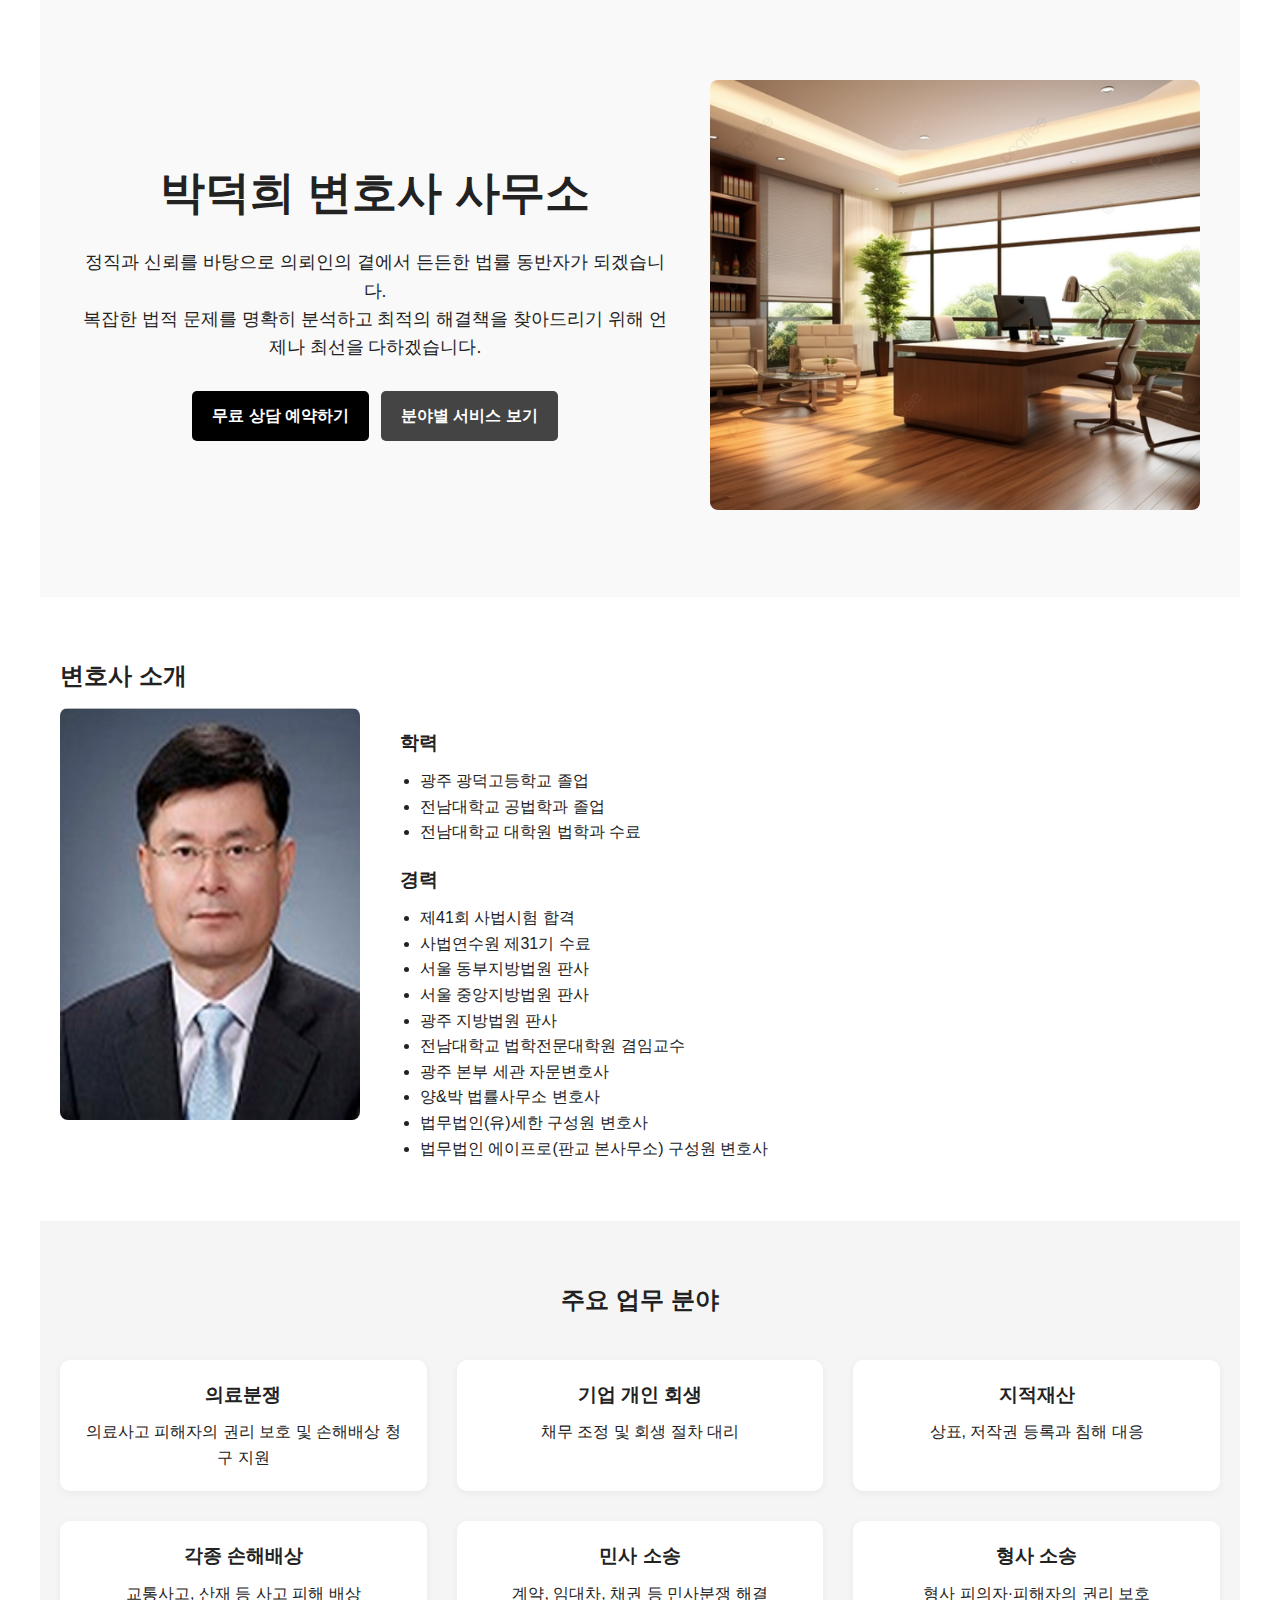
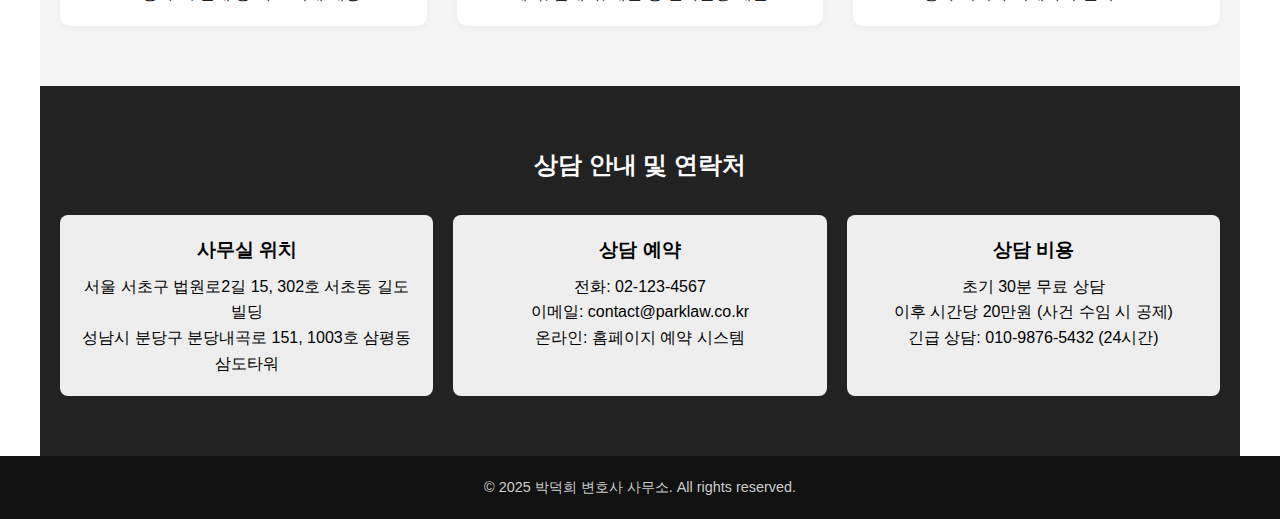
==== commit 9b049dcc: "오타정정 공법 양&박" ====
--- a/index.html
+++ b/index.html
@@ -50,7 +50,7 @@
         <h3>학력</h3>
         <ul>
           <li>광주 광덕고등학교 졸업</li>
-          <li>전남대학교 공학학과 졸업</li>
+          <li>전남대학교 공법학과 졸업</li>
           <li>전남대학교 대학원 법학과 수료</li>
         </ul>
         <h3>경력</h3>
@@ -62,7 +62,7 @@
           <li>광주 지방법원 판사</li>
           <li>전남대학교 법학전문대학원 겸임교수</li>
           <li>광주 본부 세관 자문변호사</li>
-          <li>양송덕 법률사무소 변호사</li>
+          <li>양&박 법률사무소 변호사</li>
           <li>법무법인(유)세한 구성원 변호사</li>
           <li>법무법인 에이프로(판교 본사무소) 구성원 변호사</li>
         </ul>
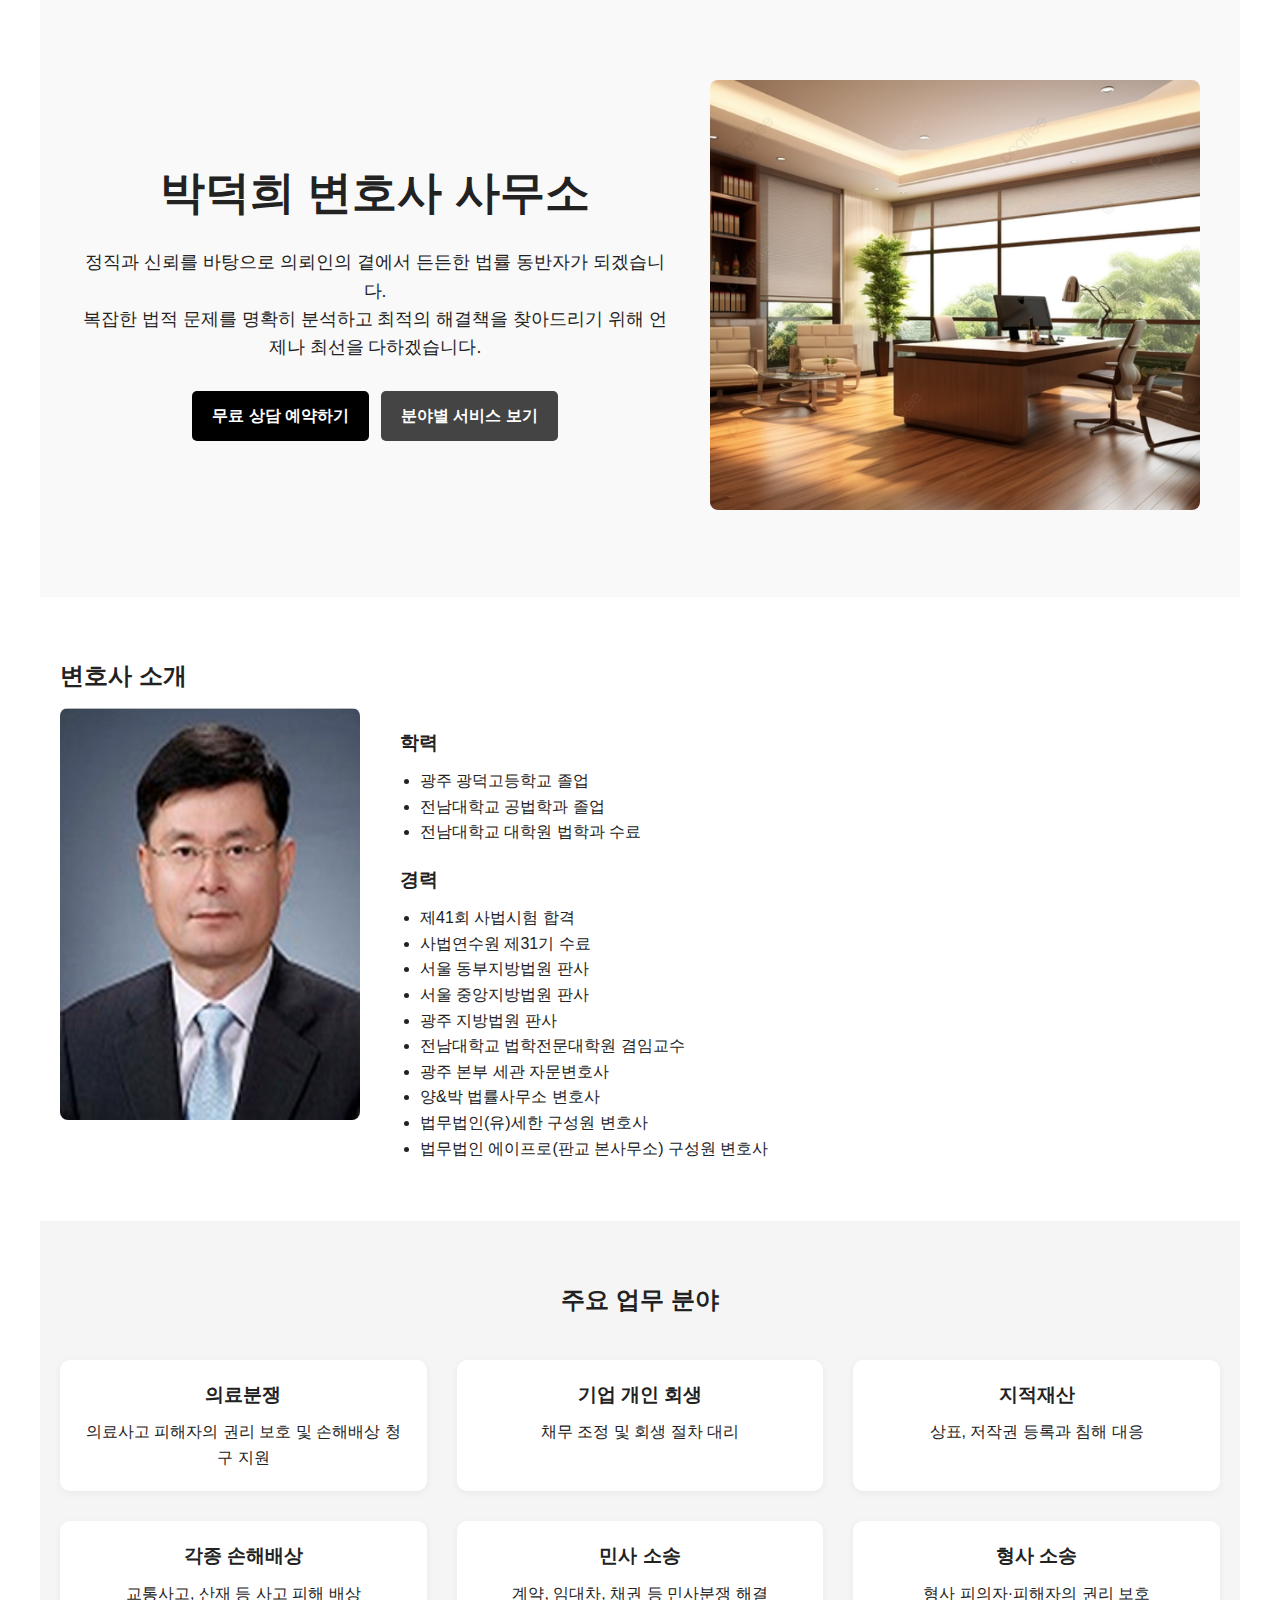
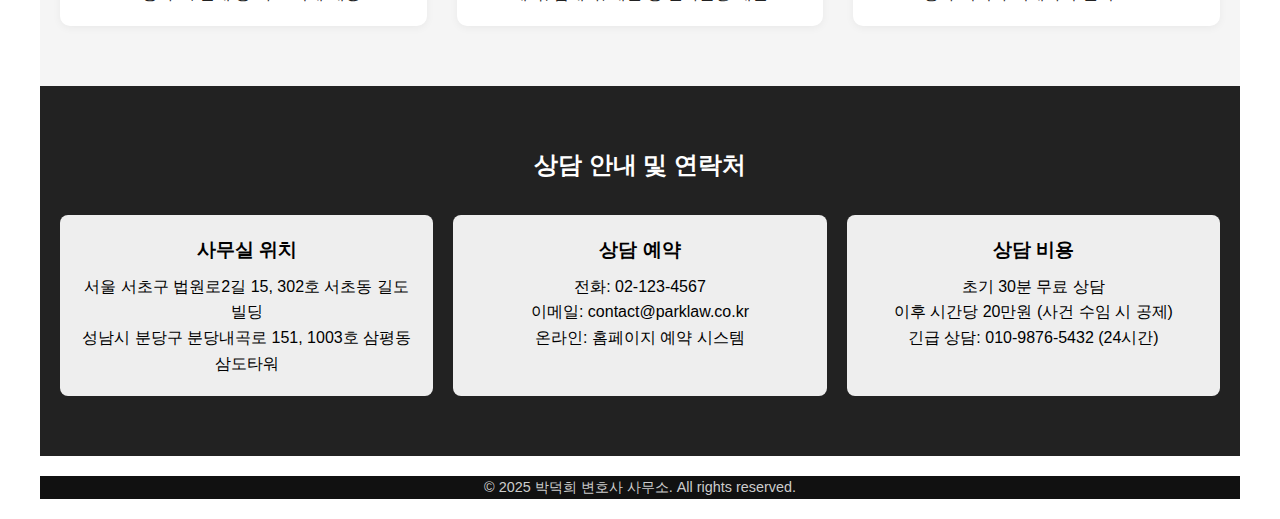
==== commit 822eba24: "제일 하단 검정색바가 무제한이던 것을 다른 화면과 동일한 크기로 설정" ====
--- a/index.html
+++ b/index.html
@@ -119,7 +119,10 @@
   </section>
 
   <footer>
-    <p>&copy; 2025 박덕희 변호사 사무소. All rights reserved.</p>
+    <div class="footer-inner">
+      <p>© 2025 박덕희 변호사 사무소. All rights reserved.</p>
+    </div>
   </footer>
+
 </body>
 </html>
--- a/style.css
+++ b/style.css
@@ -175,8 +175,22 @@
 }
 
 footer {
-  text-align: center;
-  padding: 20px;
+  padding: 20px 0;
+  text-align: center;
+  color: #ccc;
+  font-size: 0.9rem;
+
+  /* ✅ 아래 줄 삭제 또는 주석 처리 */
+  /* background-color: #111; */
+}
+
+.footer-inner {
+  max-width: 1200px;
+  margin: 0 auto;
+  padding: 0 20px;
+  text-align: center;
+
+  /* ✅ 여기로 배경색 옮기기 */
   background-color: #111;
   color: #ccc;
   font-size: 0.9rem;
